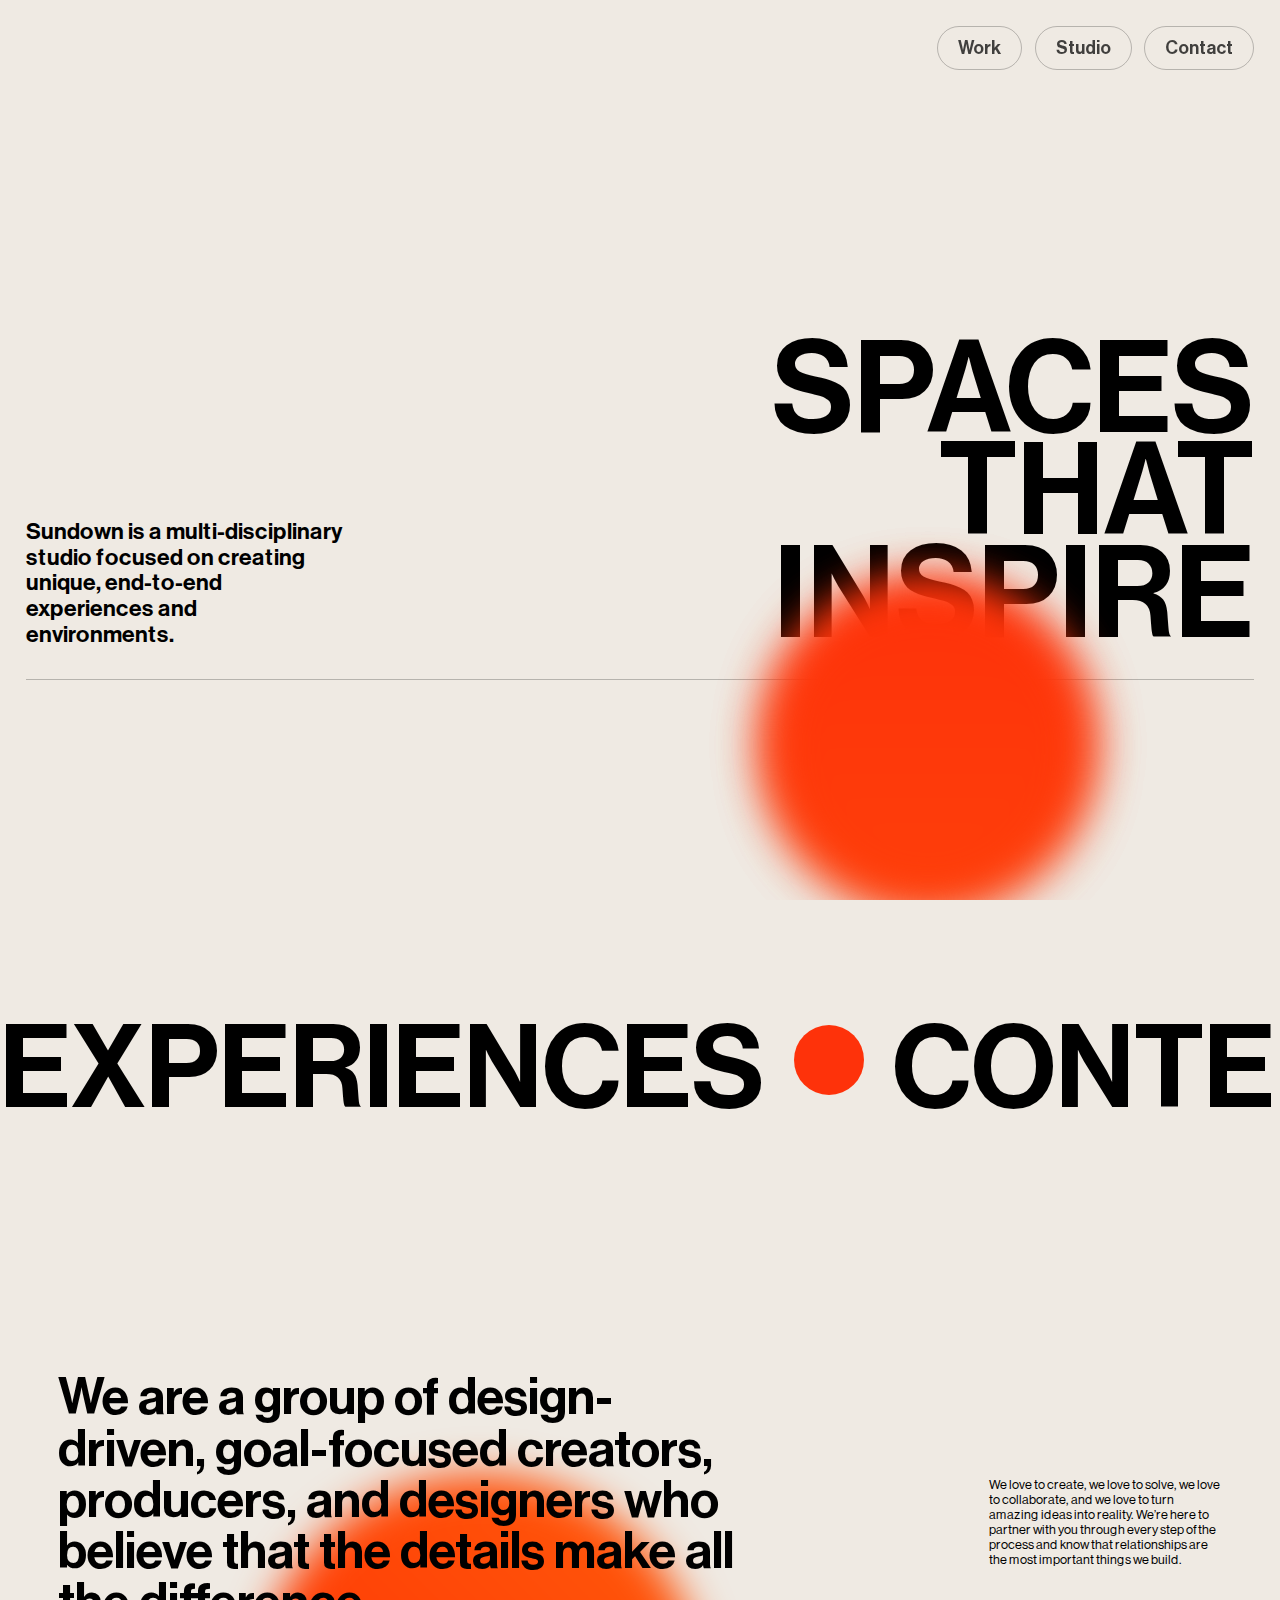
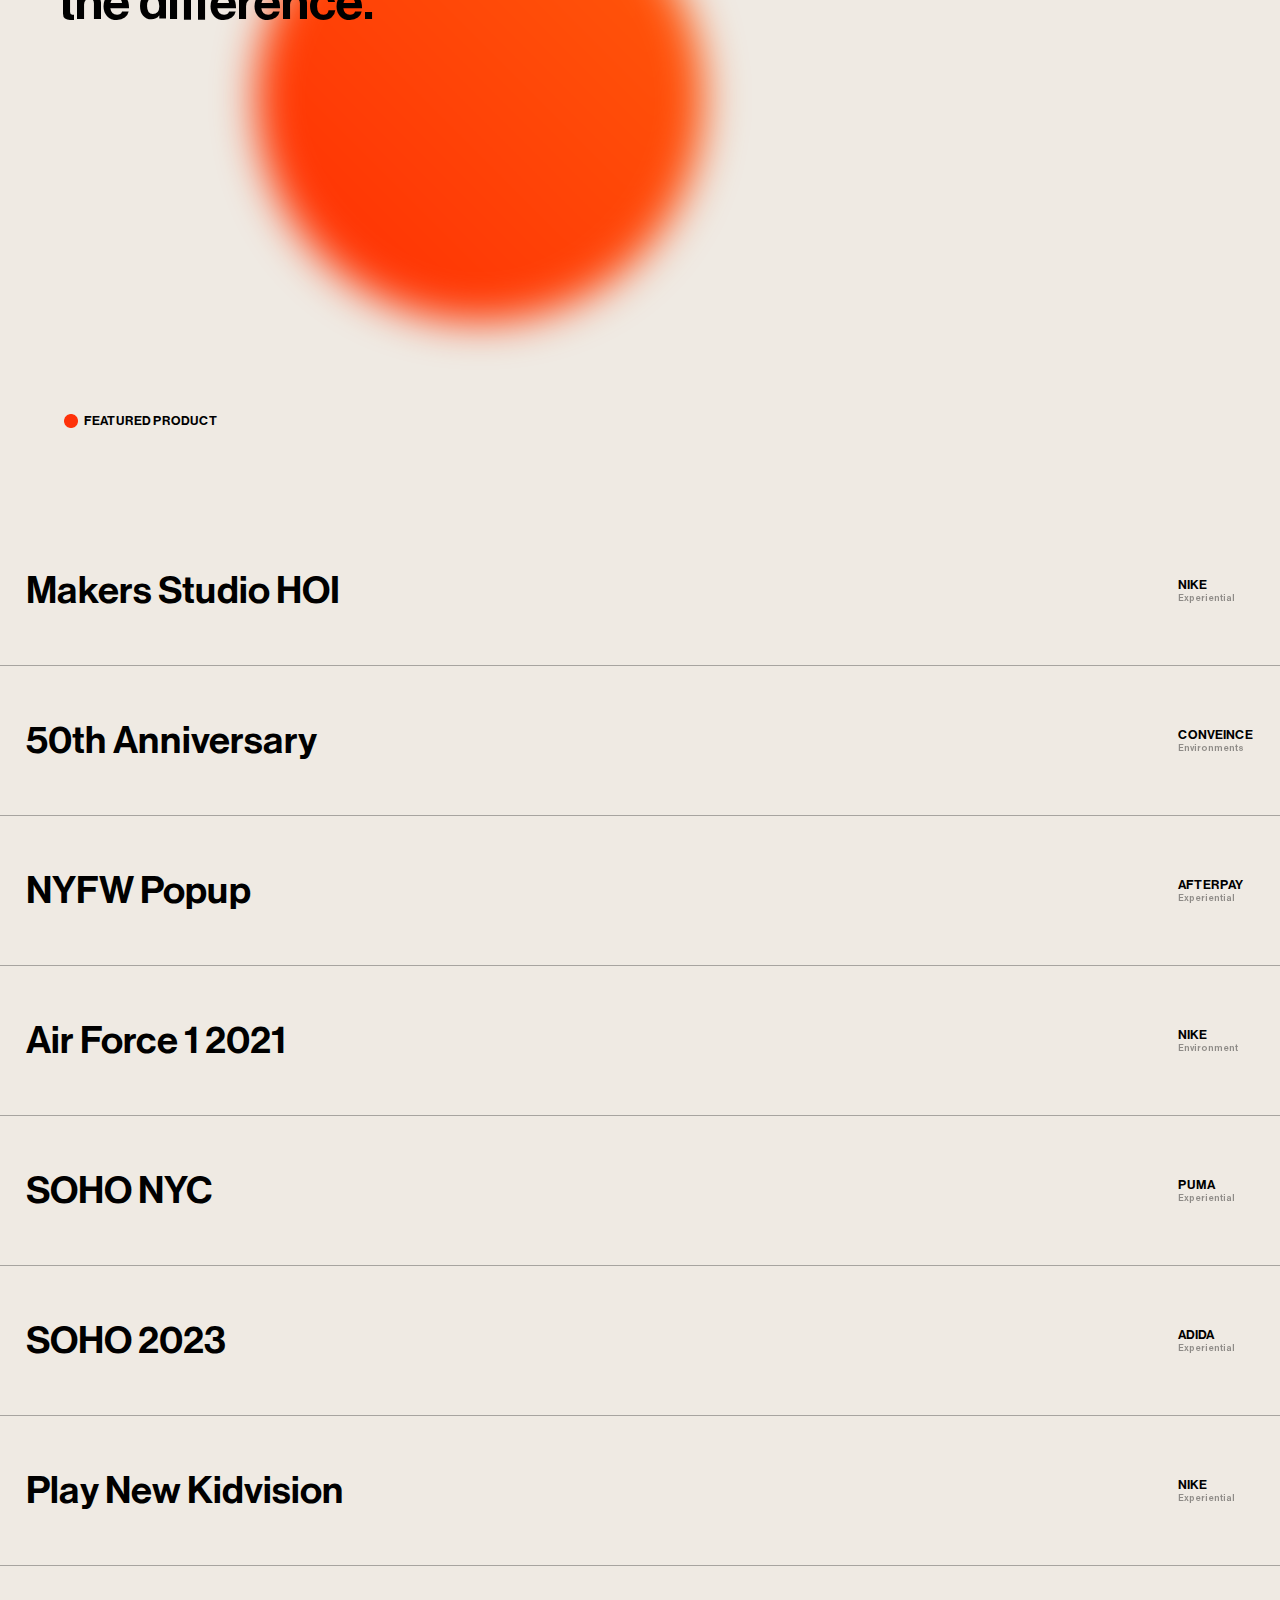
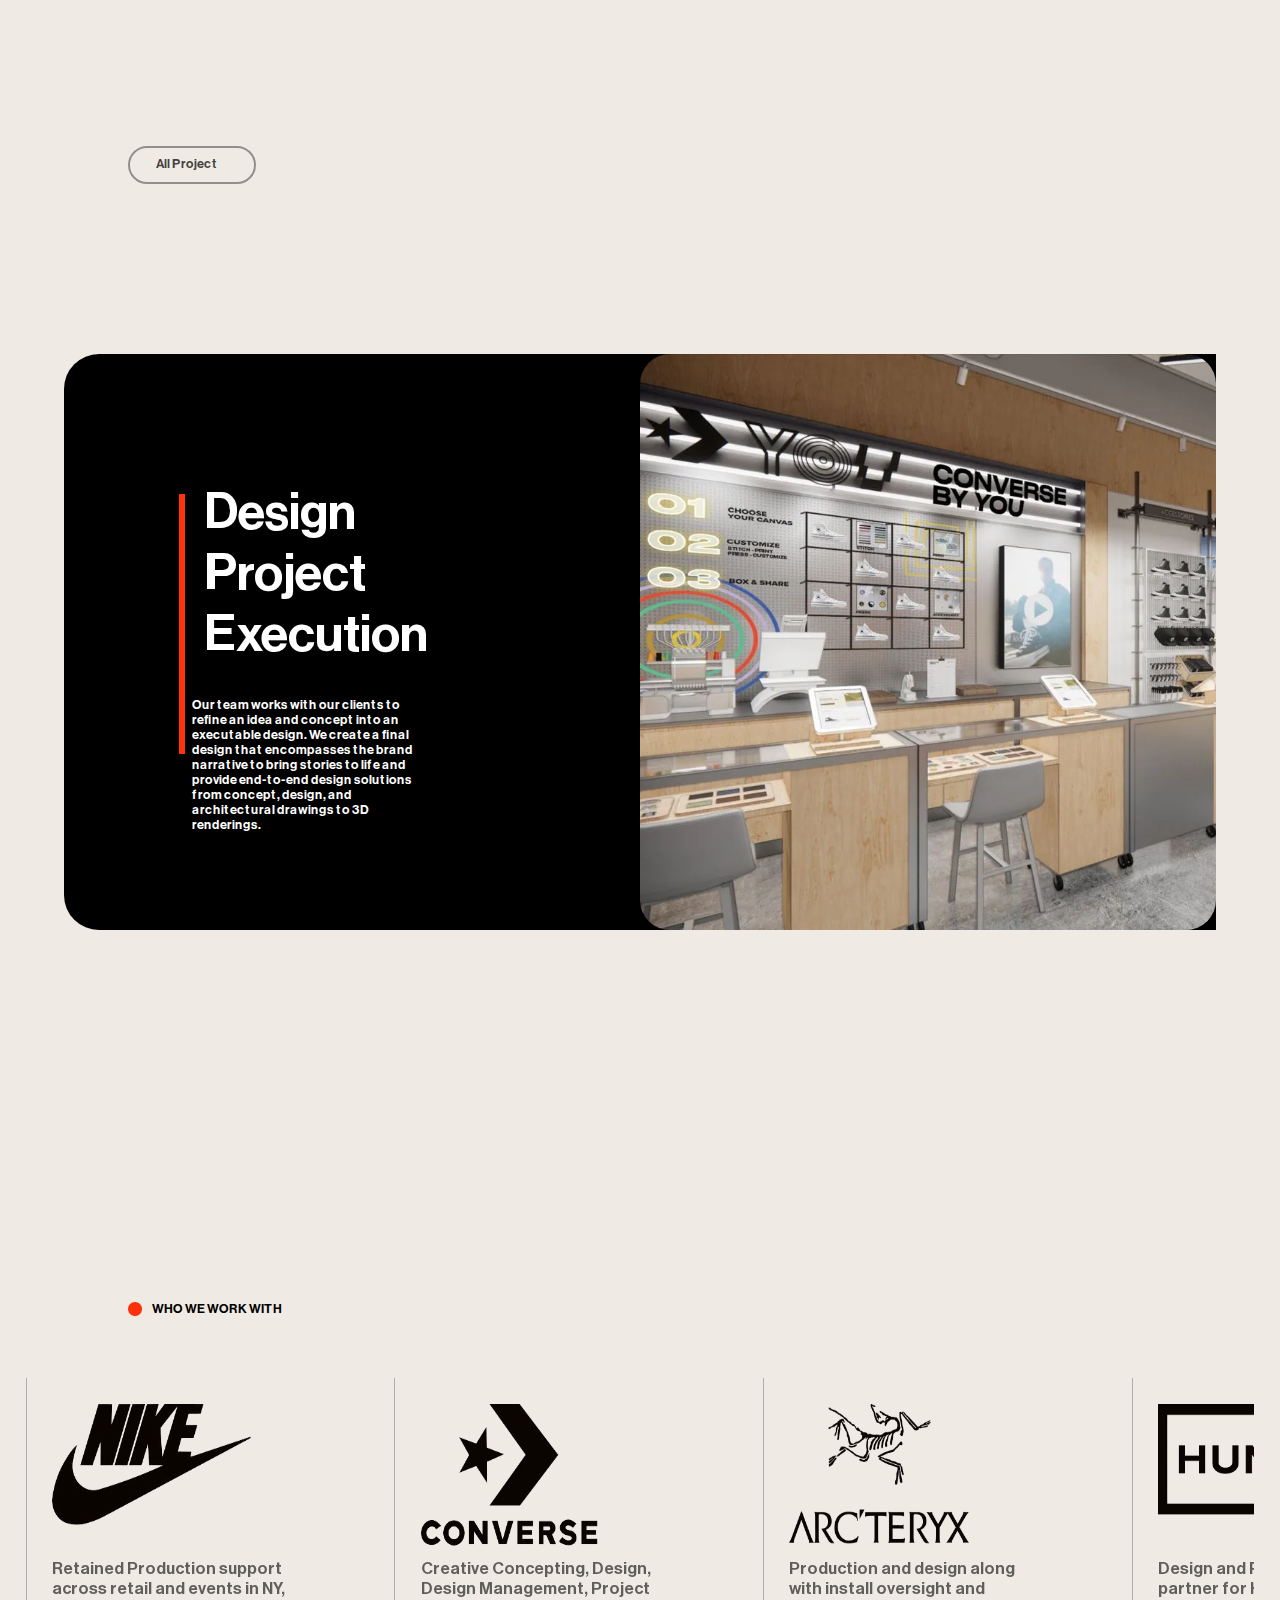
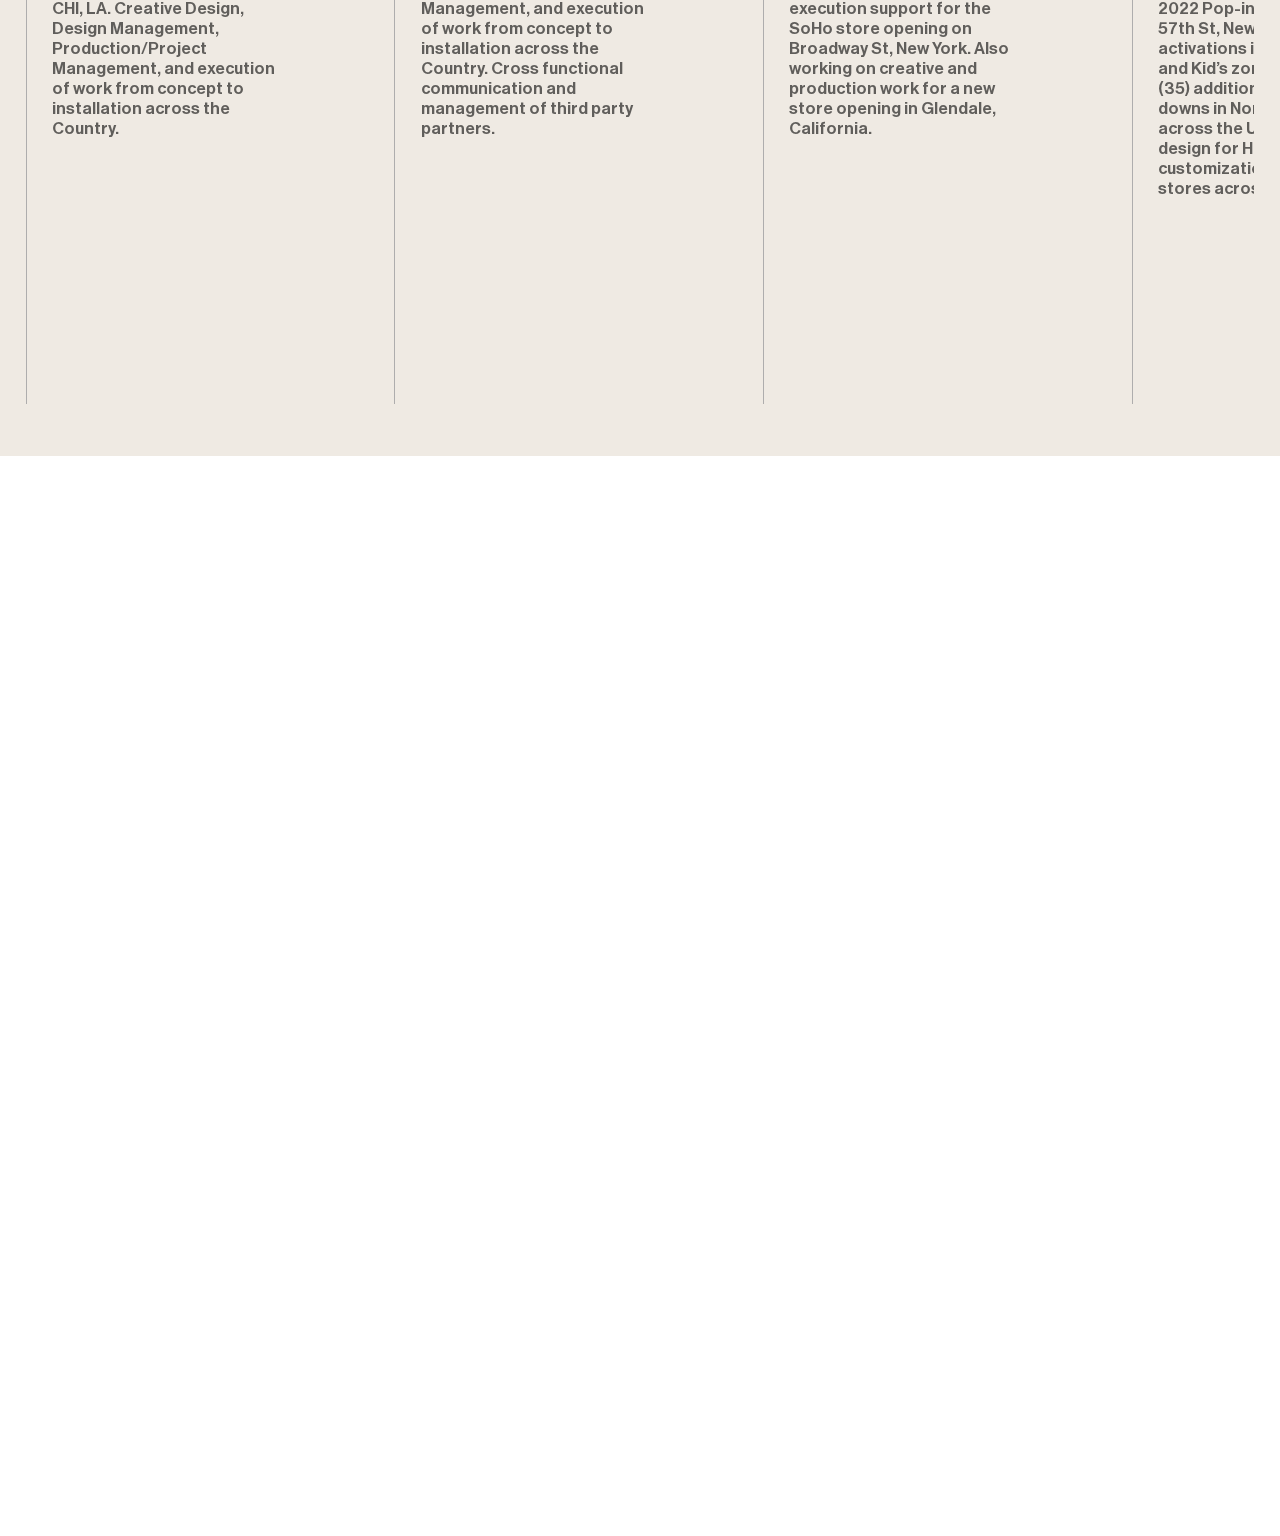
==== index.html @ 3bc82aa4 "fonts and images" ====
<!DOCTYPE html>
<html lang="en">

<head>
    <meta charset="UTF-8">
    <meta name="viewport" content="width=device-width, initial-scale=1.0">
    <title>Sundown Studio </title>
    <link rel="shortcut icon" href="./icon.png" type="image/x-icon">
    <link rel="stylesheet" href="https://cdn.jsdelivr.net/npm/locomotive-scroll@3.5.4/dist/locomotive-scroll.css">
    <link rel="stylesheet" href="https://cdn.jsdelivr.net/npm/swiper@11/swiper-bundle.min.css" />
    <link
    href="https://cdn.jsdelivr.net/npm/remixicon@4.1.0/fonts/remixicon.css"
    rel="stylesheet"/>
    <link rel="stylesheet" href="style.css">
</head>

<body>
     <!-- <div id="loader">
        <h1>ENVIRONMENTS</h1>
        <h1>EXPERIENCES</h1>
        <h1>CONTENT</h1>
    </div>  -->

    <div id="fixed-image">

    </div>
    <div id="main">

        <div id="page1">
            <nav>
                <img src="https://uploads-ssl.webflow.com/64d3dd9edfb41666c35b15b7/64d3dd9edfb41666c35b15c2_Sundown%20logo.svg"
                    alt="">
                <div id="nav-part2">
                    <h4><a href="#">Work</a></h4>
                    <h4><a href="#">Studio</a></h4>
                    <h4><a href="#">Contact</a></h4>
                </div>
                <h3>Menu</h3>
            </nav>
            <div id="center">
                <div id="left">
                    <h3>Sundown is a multi-disciplinary studio focused on creating unique, end-to-end experiences and
                        environments.</h3>
                </div>
                <div id="right">
                    <h1>SPACES <br>
                        THAT <br>
                        INSPIRE</h1>
                </div>

            </div>
            <div id="hero-shape">
                <div id="hero-1"></div>
                <div id="hero-2"></div>
                <div id="hero-3"></div>
            </div>
            <video autoplay loop muted src="./video.mp4"></video>
        </div>


        <div id="page2">
            <div id="moving-text">
                <div class="con">
                    <h1>EXPERIENCES</h1>
                    <div id="gola"></div>
                    <h1>CONTENT</h1>
                    <div id="gola"></div>
                    <h1>ENVIRONMENTS</h1>
                    <div id="gola"></div>
                </div>
                <div class="con">
                    <h1>EXPERIENCES</h1>
                    <div id="gola"></div>
                    <h1>CONTENT</h1>
                    <div id="gola"></div>
                    <h1>ENVIRONMENTS</h1>
                    <div id="gola"></div>
                </div>
                <div class="con">
                    <h1>EXPERIENCES</h1>
                    <div id="gola"></div>
                    <h1>CONTENT</h1>
                    <div id="gola"></div>
                    <h1>ENVIRONMENTS</h1>
                    <div id="gola"></div>
                </div>
            </div>
            <div id="page2-bottom">
                <h1>We are a group of design- driven, goal-focused creators,  producers, and designers who
                    believe that the details  make all the difference.</h1>
                <div id="bottom-part2">
                    <img src="https://uploads-ssl.webflow.com/64d3dd9edfb41666c35b15b7/64d3dd9edfb41666c35b15d1_Holding_thumb-p-500.jpg"
                        alt="">
                    <p>We love to create, we love to solve, we love to collaborate, and we love to turn amazing ideas
                        into reality. We’re here to partner with you through every step of the process and know that
                        relationships are the most important things we build.</p>
                </div>
            </div>
            <div id="gooey">

            </div>
        </div>
        

        <div class="featured-product">
            <img src="icon.png">
            <h3>FEATURED PRODUCT</h3>
        </div>

        <div class="delete-section">
        <div class="imgsection">

            <div class="image-area">
                <video autoplay loop muted src="video1.mp4"></video>
               
            </div>
            <div class="text-area">
                <h1>Play New Kidvision</h1>
                <h5 id="h5">NIKE</h5>
                <h5>Environment</h5>
            </div>
        
        </div>
        
        </div>

        <div class="delete-section">
            <div class="imgsection">
    
                <div class="image-area">
                    <video autoplay loop muted src="video.mp4"></video>
                </div>
                <div class="text-area">
                    <h1>SOHO 2023</h1>
                    <h5 id="h5">NIKE</h5>
                    <h5>Environment</h5>
                </div>
            
            </div>
            
            </div>

        <div class="delete-section">
                <div class="imgsection">
        
                    <div class="image-area">
                        <img src="img2.webp">
                    </div>
                    <div class="text-area">
                        <h1>Makers Studio HOI</h1>
                        <h5 id="h5">NIKE</h5>
                        <h5>Experiential</h5>
                    </div>
                
                </div>
                
            </div>   

            <div class="delete-section">
                <div class="imgsection">
        
                    <div class="image-area">
                        <img src="4.webp">
                    </div>
                    <div class="text-area">
                        <h1>50th Anniversary</h1>
                        <h5 id="h5">NIKE</h5>
                        <h5>Environment</h5>
                    </div>
                
                </div>
                
                </div> 

                <div class="delete-section">
                    <div class="imgsection">
            
                        <div class="image-area">
                            <img src="5.webp">
                        </div>
                        <div class="text-area">
                            <h1>Air Force 12021</h1>
                            <h5 id="h5">NIKE</h5>
                            <h5>Environment</h5>
                        </div>
                    
                    </div>
                    
                    </div>

                    <div class="delete-section">
                        <div class="imgsection">
                
                            <div class="image-area">
                                <img src="6.webp">
                            </div>
                            <div class="text-area">
                                <h1>SOHONYC</h1>
                                <h5 id="h5">ARC"TERYX</h5>
                                <h5>Environment</h5>
                            </div>
                        
                        </div>
                        
                        </div>
    
                  <div class="delete-section">
                    <div class="imgsection">
            
                        <div class="image-area">
                            <video autoplay loop muted src="./video2.mp4"></video>
                            <!-- <img src="img2.webp"> -->
                        </div>
                        <div class="text-area">
                            <h1>NYFW Popup</h1>
                            <h5 id="h5">AFTERPAY</h5>
                            <h5>Experiental</h5>
                        </div>
                    
                    </div>
                    
                    </div>


        <div id="page3">
            <div id="elem-container">
                <div id="elem1" class="elem"
                    data-image="i2.webp">
                    <div class="overlay"></div>
                    <h2>Makers Studio HOI</h2>
                    <div class="mini-text">
                       <h4>NIKE</h4> 
                       <h4 id="h4">Experiential</h4>
                    </div>
                </div>
                <div class="elem"
                    data-image="img2.webp">
                    <div class="overlay"></div>
                    <h2>50th Anniversary</h2>
                    <div class="mini-text">
                        <h4>CONVEINCE</h4> 
                        <h4 id="h4">Environments</h4>
                     </div>
                </div>
                <div class="elem"
                    data-image="img3.webp">
                    <div class="overlay"></div>
                    <h2>NYFW Popup</h2>
                    <div class="mini-text">
                        <h4>AFTERPAY</h4> 
                        <h4 id="h4">Experiential</h4>
                     </div>
                </div>
                <div class="elem"
                    data-image="img.webp">
                    <div class="overlay"></div>
                    <h2>Air Force 1 2021</h2>
                    <div class="mini-text">
                        <h4>NIKE</h4> 
                        <h4 id="h4">Environment</h4>
                     </div>
                </div>
                <div class="elem"
                    data-image="ii.webp">
                    <div class="overlay"></div>
                    <div class="mini-text">
                        <h4>PUMA</h4> 
                        <h4 id="h4">Experiential</h4>
                     </div>
                    <h2>SOHO NYC</h2>
                </div>
                <div class="elem"
                    data-image="bb.webp">
                    <div class="overlay"></div>
                    <h2>SOHO 2023</h2>
                    <div class="mini-text">
                        <h4>ADIDA</h4> 
                        <h4 id="h4">Experiential</h4>
                     </div>
                </div>
                <div class="elem"
                    data-image="img4.webp">
                    <div class="overlay"></div>
                    <h2>Play New Kidvision</h2>
                    <div class="mini-text">
                        <h4>NIKE</h4> 
                        <h4 id="h4">Experiential</h4>
                     </div>
                </div>
            </div>
        </div>


  <div class="all-project">
    <div class="child-project"><h3><a href="#" > All Project</a> </h3> <i id="ii" class="ri-arrow-right-line"></i></div>
   </div>


     <div class="page6">
 
<div class="delete-main">

    <div class="tex0-area">

        <div class="h1-area">
          
            <div class="v2">
               
            </div>
        
            <h1>Design</h1>
            <h1>Project</h1>
            <h1>Execution</h1>
        </div>

        <div class="para-area">
            <p>Once we have a design, our production team takes the lead in bringing it to life. We manage all stages of the project, from build specifications and technical drawings to site surveys, vendor management, and 2D & 3D production. We have an extensive network of partners to meet each unique design and project need.</p>
        </div>

        
    <div class="imago-area">
        <img src="img.webp">
    </div>
    </div>


</div>




   <div class="main-content">


    <div class="v1"></div>
    <div class="text-area">
      
        <h1 id="Design">Design</h1>
        <h1 id="project">Project</h1>
        <h1 id="Execution">Execution</h1>
        <p id="para">Our team works with our clients to refine an idea and concept into an executable design. We create a final design that encompasses the brand narrative to bring stories to life and provide end-to-end design solutions from concept, design, and architectural drawings to 3D renderings.</p>
     
    </div>
    <div class="image-area">
        <img id="img1" src="ii.webp">
        <img id="img2" src="i2.webp">
        <img id="img3" src="i3.webp">
    </div>
   </div>

     </div>



        <div id="page4">
            <div id="work-with">
                <div class="push">
                <img src="icon.png">
                <h3>WHO WE WORK WITH</h3>
                <div class="mouse">
                 
                </div>
           
              
               
                </div>
            </div>
           
            <div class="swiper mySwiper">
              
               
             
                <div class="swiper-wrapper">
              
                   
            
                    <div class="swiper-slide">
                        <img src="nikee.png">
                        <p>Retained Production support across retail and events in NY, CHI, LA. Creative Design, Design Management, Production/Project Management, and execution of work from concept to installation across the Country. </p></div>
                        
                    <div class="swiper-slide">
                        <img src="converse.png">
                        <p>Creative Concepting, Design, Design Management, Project Management, and execution of work from concept to installation across the Country. Cross functional communication and management of third party partners.</p>
                    </div>
                    <div class="swiper-slide">
                        <img src="arcte.png">
                        <p>Production and design along with install oversight and execution support for the SoHo store opening on Broadway St, New York. Also working on creative and production work for a new store opening in Glendale, California.</p>
                    </div>
                    <div class="swiper-slide">
                        <img src="hunter.png">
                        <p>Design and Production partner for Hunter Holiday 2022 Pop-in at Nordstrom 57th St, New York, including activations in Women’s, Men’s and Kid’s zones. Thirty-five (35) additional smaller take-downs in Nordstrom stores across the US. Concept design for Holiday boot customization events in stores across winter 2022.</p>
                    </div>
                    <div class="swiper-slide">
                        <img src="medialink.png">
                        <p>Creative, Design, and Production Partner for 2023 CES. Scope Included creation of Branding Identity, Assets, and Digital Content, Design, Production design, Production oversight and Installation of client activations for IBM, Delta, Instacart, and more.</p>
                    </div>
                    <div class="swiper-slide">
                        <img src="afterpay.png">
                        <p>Creative, Design, and Production Partner for 2022 NY Fashion Week Pop-Up space. In Partnership with B-Reel scope including creation of Final Design, Design Assets, 3D Renders, Production design, Production/Partner oversight and creation of a two (2) story pop-up for Afterpay’s clients such as Crocs, JD Sports, Container Store, & Revolve.</p>
                    </div>
                    </div>
                 
               

            </div>
        </div>





        
        
        <div id="page5">

        </div>


         <div id="full-scr">
            <div id="full-div1">
                <div class="text-area">
                <h3 id="work">Work</h3>
                <h3>Studio</h3>
                <h3>Contact</h3>
              
                </div>
                
            </div>
        </div>

    </div>
    <div id="footer">
    
        <div id="footer-div">
           
         
            <!-- <div class="box1"></div>
            <div class="box1"></div> -->


            <div class="f1">    
                <h3>Work</h3>
                <h3>Studio</h3>
                <h3>Contact</h3> 
            </div>
        
         
       
            <div class="f2">
            
                <h3>Get industry insights and creative<br> inspiration straight to your inbox.</h3>
                
            </div>
           
          
        

        </div>
   
      

      
        <h1>Sundown</h1>
      
     
        <div id="footer-bottom">
         
           

        </div>
      <div class="social-media">
        <h3>Copyright © Sundown Studio</h3>
        <h3>Brooklyn, NY</h3>
        <h3>Instagram</h3>
        <h3>Linkedin</h3>

      </div>
    </div>
    <script src="https://cdn.jsdelivr.net/npm/locomotive-scroll@3.5.4/dist/locomotive-scroll.js"></script>
    <script src="https://cdn.jsdelivr.net/npm/swiper@11/swiper-bundle.min.js"></script>
    <script src="https://cdnjs.cloudflare.com/ajax/libs/gsap/3.12.4/gsap.min.js" integrity="sha512-EZI2cBcGPnmR89wTgVnN3602Yyi7muWo8y1B3a8WmIv1J9tYG+udH4LvmYjLiGp37yHB7FfaPBo8ly178m9g4Q==" crossorigin="anonymous" referrerpolicy="no-referrer"></script>
    <script src="https://cdnjs.cloudflare.com/ajax/libs/gsap/3.12.4/ScrollTrigger.min.js" integrity="sha512-OzC82YiH3UmMMs6Ydd9f2i7mS+UFL5f977iIoJ6oy07AJT+ePds9QOEtqXztSH29Nzua59fYS36knmMcv79GOg==" crossorigin="anonymous" referrerpolicy="no-referrer"></script>
    <script src="script.js"></script>
</body>

</html>
---- style.css ----
@font-face {
    font-family: neu;
    src: url(./NeueHaasDisplayMediu.ttf);
}

@font-face {
    font-family: neu;
    font-weight: 100;
    src: url(./NeueHaasDisplayLight.ttf);
}

@font-face {
    font-family: neu;
    font-weight: 200;
    src: url(./NeueHaasDisplayRoman.ttf);
}

* {
    margin: 0;
    padding: 0;
    box-sizing: border-box;
    font-family: neu;
}

html, body {
    height: 100%;
    width: 100%;
}

#main {
    /* background-color: #000; */
    position: relative;
    z-index: 10;
}

#page1 {
    min-height: 100vh;
    width: 100%;
    background-color: #EFEAE3;
    position: relative;
    padding: 0 2vw;
}

nav {
    padding: 2vw 0vw;
    width: 100%;
    /* background-color: red; */
    display: flex;
    align-items: center;
    position: relative;
    z-index: 100;
    justify-content: space-between;
}

#nav-part2 {
    display: flex;
    align-items: center;
    gap: 1vw;
}

#nav-part2 h4 {
    padding: 10px 20px;
    border: 1px solid #0000003c;
    border-radius: 50px;
    font-weight: 500;
    color: #000000bb;
    transition: all ease 0.4s;
    position: relative;
    font-size: 18px;
    overflow: hidden;
}

#nav-part2 h4::after {
    content: "";
    position: absolute;
    height: 100%;
    width: 100%;
    background-color: black;
    left: 0;
    bottom: -100%;
    border-radius: 50%;
    transition: all ease 0.4s;
}

#nav-part2 h4:hover::after {
    bottom: 0;
    border-radius: 0;
}

#nav-part2 h4 a {
    color: #000000bb;
    text-decoration: none;
    position: relative;
    z-index: 9;
}

#nav-part2 h4:hover a {
    color: #fff;
}

nav h3 {
    display: none;
}

#center {
    height: 65vh;
    width: 100%;
    /* background-color: orange; */
    display: flex;
    align-items: flex-end;
    justify-content: space-between;
    border-bottom: 1px solid #0000003c;
    padding-bottom: 2.5vw;
}

#left h3 {
    width: 25vw;
    font-size: 1.8vw;
    line-height: 2vw;
}

#center h1 {
    font-size: 10vw;
    text-align: right;
    line-height: 8vw;
}

#page1 video {
    position: relative;
    border-radius: 30px;
    margin-top: 4vw;
    width: 100%;
}

#hero-shape {
    position: absolute;
    width: 40vw;
    height: 36vw;
    right: 0;
    top: 65vh;
}

#hero-1 {
    background-color: #FE320A;
    height: 70%;
    width: 70%;
    margin-top: 30vw;
    border-top-left-radius: 50%;
    border-bottom-left-radius: 50%;
    filter: blur(10px);
    position: absolute;
}

#hero-2 {
    background: linear-gradient(#FE320A, #fe3f0a);

    height: 25vw;
    width: 25vw;
    border-radius: 50%;
    position: absolute;
    animation-name: anime2;
    animation-duration: 5s;
    animation-timing-function: linear;
    animation-iteration-count: infinite;
    animation-direction: alternate;
    filter: blur(25px);
}

#hero-3 {
    background: linear-gradient(#FE320A, #fe3f0a);
    height: 25vw;
    position: absolute;
    width: 25vw;
    border-radius: 50%;
    filter: blur(25px);
    animation-name: anime1;
    animation-duration: 5s;
    animation-timing-function: linear;
    animation-iteration-count: infinite;
    animation-direction: alternate;
}

@keyframes anime1 {
    from {
        transform: translate(55%, -3%);
    }

    to {
        transform: translate(0%, 10%);
    }
}

@keyframes anime2 {
    from {
        transform: translate(5%, -5%);
    }

    to {
        transform: translate(-20%, 30%);
    }
}

#page2 {
    min-height: 100vh;
    width: 100%;
    background-color: #EFEAE3;
    padding: 8vw 0;
    position: relative;
}

#moving-text {
    overflow-x: auto;
    white-space: nowrap;
}

#moving-text::-webkit-scrollbar {
    display: none;
}

.con {
    white-space: nowrap;
    display: inline-block;
    animation-name: move;
    animation-duration: 10s;
    animation-timing-function: linear;
    animation-iteration-count: infinite;
}

#moving-text h1 {
    font-size: 9vw;
    /* background-color: lightblue; */
    display: inline-block;
}

#gola {
    height: 70px;
    width: 70px;
    border-radius: 50%;
    display: inline-block;
    background-color: #FE320A;
    margin: 1vw 2vw;
}

@keyframes move {
    from {
        transform: translateX(0);
    }

    to {
        transform: translateX(-100%);
    }
}

#page2-bottom {
    height: 80vh;
    width: 100%;
    /* background-color: aliceblue; */
    padding: 4.5vw;
    display: flex;
    align-items: center;
    justify-content: space-between;
    position: relative;
    z-index: 9;
}

#page2-bottom h1 {
    font-size: 4vw;
    width: 60%;
    line-height: 4vw;
}

#bottom-part2 {
    width: 20%;
    /* background-color: aqua; */
}

#bottom-part2 img {
    width: 100%;
    border-radius: 15px;
}

#bottom-part2 p {
    font-weight: 200;
    margin-top: 2vw;
    font-size: 1vw;
}   

#page2 #gooey {
    height: 35vw;
    width: 35vw;
    position: absolute;
    border-radius: 50%;
    background: linear-gradient(to top right, #ff2d03, #ff5c0b);
    /* background: linear-gradient(to top right,red,blue); */


    top: 54%;
    left: 20%;
    filter: blur(20px);
    animation-name: gooey;
    animation-duration: 6s;
    animation-iteration-count: infinite;
    animation-direction: alternate;
    animation-timing-function: ease-in-out;

}

@keyframes gooey {
    from {
        filter: blur(20px);
        transform: translate(10%, -10%) skew(0);
    }

    to {
        filter: blur(30px);
        transform: translate(-10%, 10%) skew(-12deg);
    }
}




#page3 {
    min-height: 100vh;
    width: 100%;
    background-color:#EFEAE3;
    padding: 4vw 0;
}

.elem {
    height: 150px;
    width: 100%;
    position: relative;
    border-bottom: 1px solid #38383864;
    overflow: hidden;
    display: flex;
    align-items: center;
    padding: 0 2vw;
}
.elem .mini-text{
    margin-left: 90vw;
    position: absolute;
}

.elem .mini-text h4{
   font-size: 1vw;
}
.elem .mini-text #h4{
    font-size:0.7vw;
  opacity: .4;
 }

.elem h2 {
    font-size: 3vw;
    position: relative;
    z-index: 9;
}

.elem .overlay {
    height: 100%;
    width: 100%;
    background-color: orange;
    position: absolute;
    left: 0;
    top: -100%;
    transition: all ease 0.25s;
}

.elem:hover .overlay {
    top: 0;
}



#fixed-image {
    height: 30vw;
    width: 24vw;
    /* background-color: red; */
    border-radius: 15px;
    position: fixed;
    z-index: 99;
    left: 50%;
    top: 25%;
    display: none;
    background-size: cover;
    background-position: center;
}
#fixed-image video{
    height: 100%;
    width: 100%;
    object-fit: cover;

}
.featured-product{
    height: 1vw;
    width: 100%;
    /* position: absolute; */
    background-color: #EFEAE3;
    border: none;
    display: flex;
    color: black;
    padding: 4vw 5vw;
    gap: 0.5vw;
}
.featured-product img{
    height: 14px;
    width: 14px;
}
.featured-product h3{
    font-size: 1vw;
    font-weight: 500;
}


.page6{
    height: 100vh;
    width: 100%;
    background-color: #EFEAE3;
    justify-content: center;
 
    display: flex;    
}

.all-project{
    height: 8vw;
    width: 100%;
    background-color: #EFEAE3;
    padding: 10vw ;
}
.child-project h3::after {
    content: "";
    position: absolute;
    height: 100%;
    width: 100%;
    background-color: black;
    left: 0;
    bottom: -100%;
    border-radius: 50%;
    transition: all ease 0.4s;
}

.child-project h3:hover::after {
    bottom: 0;
    border-radius: 0;
}

.child-project h3 a {
    color: #000000bb;
    text-decoration: none;
    position: relative;
    z-index: 9;
}

.child-project h3:hover a  {
    color: #fff;
}


/* .child-project #ii{
    color: rgb(203, 203, 203);
} */
/* .child-project:hover{
    background-color: black;
} */
.child-project{
    height: 3vw;
    width: 10vw;
   
    border: 2px solid rgba(0, 0, 0, 0.39);
    /* background-color: red; */
    justify-content: center;
    align-items: center;
    display: flex;
    position: relative;
    gap: 10px;
    overflow: hidden;
    transition: all ease 0.4s;
    border-radius: 50px;
}
.child-project h3{
    font-size: 1vw;
    font-weight: 500;  
}
.child-project i{
    font-size: 1.5vw;
   
}
.main-content{
    height: 45vw;
    width: 90vw;
    border-radius: 35px;
    background-color: rgb(0, 0, 0);
    display: flex;
    margin-top: 80px;
    position: relative;

}
.main-content .text-area{
    height: 40vw;
    width: 50%;
    /* background-color: rgb(187, 63, 63); */
    align-items: right;
   
}
.main-content .text-area {
    padding: 10vw ;
    color: white;
    
}
.main-content .text-area h1 {
  font-size: 4vw;
  margin-left: 12px;
}
.text-area p{
    font-size: 1vw;
    margin-top: 33px;
    width: 75%;
}
.v1{
    border-left: 6px solid #FE330A;
    height: 260px;
    position: absolute;
    margin-top: 11vw;
    margin-left: 9vw;
    
}
 

.main-content .image-area{
    height: 45vw;
    width: 50%;
    background-color: #000000;
    /* background-color: pink; */
  
    /* overflow: hidden; */
}
.main-content .image-area #img2{
    display: none;
}
.main-content .image-area #img3{
    display: none;
}

.main-content .image-area img{
    height: 100%;
    width: 100%;
    object-fit: cover;
    border-radius: 30px;
}
/* .main-content .image-area #img2:hover{
    display: none;
    transition: all ease-out 0.5s;
} */




#page4 {
    height: 98vh;
    width: 100%;
    background-color: #EFEAE3;
    padding: 10vw 2vw;
}
#work-with{
    height: 6vw;
    width: 100%;
    /* background-color: blue; */
    gap: 10px;
    display: flex;
}
#work-with img{
    height: 14px;
    width: 14px;
}

#work-with h3{
    font-size: 1vw;
    font-weight: 500;
}
#work-with  .push{
    margin-left: 8vw;
    display: flex;
    gap: 10px;
    height: 5vw;
    width: 16vw;
    position: relative;
    /* background-color: pink; */
}
.push .mouse{
    height: 150px;
    width: 150px;
    background-color:  #FE330A;
    position: absolute;
    border-radius: 50%;
    position: absolute;
  display: none;
    transition: all linear 0.25s;
 
}


.swiper {
    width: 100%;
    height: 100%;
    /* background-color: red; */
}

.swiper-slide {
    width: 30%;
    border-left: 1px solid #aeadad;
    padding:2vw 2vw;
   
}
.swiper-slide img{
    height: 150px;
    width: 300px;
}
.swiper-slide p{
    width: 75%;
    font-size: 1.3vw;
    opacity: .6;
}


#page5 {
    height: 120vh;
    width: 100%;
    /* background-color: #EFEAE3; */
}

#footer {
    position: fixed;
    height: 120vh;
    width: 100%;
    background-color: #000;
    color: #fff;
    z-index: 9;
    bottom: 0;
    display: flex;
    /* align-items: flex-end; */
    justify-content: flex-end;
    flex-direction: column;
    padding: 1vw 3vw;
   
}

#footer h1 {
    font-size: 21vw;
  /* color:  #ff7029; */
  color: #ffffff;
   
}

#footer-div {
    height: 45vh;
    width: 100%;
    /* background-color: red; */
    margin-top: 22px;
    display: flex;
    margin-top: 15vw;
    gap:62vw;
  
}

#footer-div  .f1{
    height: 19vh;
    width: 22vh;
    /* background-color: pink; */
    color: #ffffff;
    font-size: 2vw;
  
}

#footer-div  .f2{
    height: 19vh;
    width: 39vh;
    /* background-color: rgb(209, 6, 40); */
    color: rgb(255, 255, 255);
    font-size: 1vw;
    /* margin-left: 150vh; */
    align-items: center;
    justify-content: center;
    text-align: center;
    display: flex;
    font-weight: 800;
  
  
}



#footer-bottom {
    border-top: 1px solid #dadada;
    height: 10vh;
    width: 100%;
}
.social-media{
    height: 19vw;
    width: 100%;
    margin-top: 33px;
    /* background-color: salmon; */
   display: flex;
   gap: 21vw;
}

#full-scr {
    height: 100vh;
    width: 100%;
    background-color: #00000070;
    position: fixed;
    z-index: 99;
    top: -100%;
    transition: all ease 0.5s;
}

#full-div1 {
    height: 55%;
    width: 100%;
    background-color: #EFEAE3;
    display: flex;
    justify-content: center;
    align-items: center;
    border-bottom-left-radius: 20px;
    border-bottom-right-radius: 20px;
}
#full-div1 .text-area{
    display: none;
    margin-top: 10vw;
    /* background-color: red; */
   text-align: right;
    margin-left: 38vw;
}
#full-div1 .text-area #work{
    margin-top: 12vw;
}
#full-div1 .text-area h3{
    font-size: 16vw;
    line-height: 1
}

@media (max-width:600px) {

    #page1 {
        min-height: 100vh;
        width: 100vw;
        padding: 0 0vw;
    }

    nav {
        padding: 8vw 5vw;
        background-color: #EFEAE3;
        /* padding: 0 5vw; */
    }

    nav img {
        transition: all ease 0.2s;
        height: 9vh;
    }

    #nav-part2 {
        display: none;
    }

    nav h3 {
        display: block;
        padding: 3vw 5vw;
        border: 1px solid #ababab;
        border-radius: 50px;
        font-size: 4vw;
        font-weight: 200;
        padding-left: 10vw;
    }
  

    #center {
        height: 62vh;
        width: 100%;
        /* background-color: orange; */
        display: flex;
        align-items: flex-end;
        justify-content: space-between;
        border-bottom: 1px solid #0000003c;
        padding: 7vw 5vw;
        padding-bottom: 10vw;
        flex-direction: column-reverse;
        position: relative;
        z-index: 9;
    }

    #left h3 {
        width: 80%;
        font-size: 5.5vw;
        line-height: 6vw;
    }

    #center h1 {
        font-size: 17vw;
        text-align: right;
        line-height: 15vw;
    }

    #page1 video {
        position: relative;
        border-radius: 15px;
        margin-top: 4vw;
        height: 70vh;
        object-fit: cover;
        object-position: center;
        width: 92%;
        margin-left: 4%;
    }

    #page2 {
        min-height: 100vh;
        width: 100%;
        background-color: #EFEAE3;
        padding: 8vw 0;
        position: relative;
    }

    #moving-text {
        overflow-x: auto;
        white-space: nowrap;
    }

    #moving-text::-webkit-scrollbar {
        display: none;
    }

    .con {
        white-space: nowrap;
        display: inline-block;
        animation-name: move;
        animation-duration: 10s;
        animation-timing-function: linear;
        animation-iteration-count: infinite;
    }

    #moving-text h1 {
        font-size: 15vw;
        /* background-color: lightblue; */
        display: inline-block;
    }

    #gola {
        height: 25px;
        width: 25px;
        border-radius: 50%;
        display: inline-block;
        background-color: #FE320A;
        margin: 2vw 2vw;
    }

    #page2-bottom {
        height: 90vh;
        width: 100%;
        /* background-color: aliceblue; */
        padding: 10vw 4vw;
        display: flex;
        align-items: flex-start;
        justify-content: space-between;
        position: relative;
        flex-direction: column;
        z-index: 9;
    }

    #page2-bottom h1 {
        font-size: 8.2vw;
        width: 100%;
        line-height: 9vw;
    }

    #bottom-part2 {
        width: 70%;
        /* background-color: aqua; */
    }

    #bottom-part2 img {
        width: 100%;
        border-radius: 10px;
    }

    #bottom-part2 p {
        font-weight: 200;
        margin-top: 2vw;
        font-size: 3vw;
    }

    #page2 #gooey {
        height: 62vw;
        width: 62vw;
        position: absolute;
        border-radius: 50%;
        background: linear-gradient(to top right, #ff2d03, #ff5c0b);
        /* background: linear-gradient(to top right,red,blue); */


        top: 58%;
        left: 25%;
        filter: blur(20px);
        animation-name: gooey;
        animation-duration: 6s;
        animation-iteration-count: infinite;
        animation-direction: alternate;
        animation-timing-function: ease-in-out;

    }


}

/* #loader{
    height: 100%;
    width: 100%;
    background-color: #000;
    position: fixed;
    z-index: 999;
    top: 0;
    transition: all ease 0.7s;
    display: flex;
    align-items: center;
    justify-content: center;
}

#loader h1{
    font-size: 4vw;
    color: transparent;
    background: linear-gradient(to right,orange,orangered);
    -webkit-background-clip: text;
    position: absolute;
    opacity: 0;
    animation-name: load;
    animation-duration: 1s;
    animation-delay: 1s;
    animation-timing-function: linear;
}
#loader h1:nth-child(2){
    animation-delay: 2s;
}
#loader h1:nth-child(3){
    animation-delay: 3s;
} */

@keyframes load {
    0%{
        opacity: 0;
    }
    10%{
        opacity: 1;
    }
    90%{
        opacity: 1;
    }
    100%{
        opacity: 0;
    }
}

.delete-section{
    height: 100vh;
    width: 100%;
    background-color:#EFEAE3;
    padding: 5vw 5vw;
    display: none;

}
.imgsection{
    height: 40vw;
    width: 40vw;
    /* background-color: salmon; */
}
.imgsection .image-area{
    height: 34vw;
    width: 100%;
    /* background-color: red; */
    border-radius: 23px;
}
.image-area img{
    height: 100%;
    width: 100%;
    object-fit: cover;
    border-radius: 23px;
}
.imgsection .text-area{
    height: 6vw;
    width: 100%;
    padding: 1vw;
    
/* background-color: rgb(54, 144, 235); */
}

.imgsection .text-area h1{
    font-size: 2.4vw;
    font-weight: 600;
  
}
.imgsection .text-area h5{
    font-size: 0.7vw;
    opacity: 0.7;
    font-weight: 600;
    
}
.imgsection .text-area #h5{
    margin-top: 10px;
    
}

.delete-main{
    height: 140vh;
    width: 100%;
    background-color: black;
    padding: 14vw 14vw;
    color: white;
    display: none;
}

.tex0-area{
    height: 34vw;
    width: 34vw;
    /* background-color: rgb(228, 91, 75); */
}
.tex0-area .h1-area{
    height: 14vw;
    width: 100%;
    /* background-color: blue; */
    padding: 3vw 3vw;
    position: relative;
}

.tex0-area .h1-area h1{
   font-size: 2.9vw;
   margin-left: 1vw;
}
.imago-area{
    height: 30vw;
    width: 34vw;
    /* background-color: red; */
}
.imago-area img{
    height: 100%;
    width: 100%;
    object-fit: cover;
}
.h1-area .v2{
   border-left: 5px solid red;
   height: 7.7vw;
   margin-top: 1vw;
   position: absolute;
  
}
.para-area{
    height: 30vh;
    width: 100%;
    /* background-color: rgb(120, 0, 20); */
    padding: 2vw 2vw;
}
.para-area P{
    font-size: 1.2vw;
    font-weight: 700;
    width: 100%;

}

   




@media (max-width:600px) {
    #loader h1{
        font-size: 9vw;
      
    }
    #full-div1 .text-area{
        display: block;
        margin-top: 9vw;
        /* background-color: red; */
       text-align: right;
        margin-left: 38vw;
    }
    #full-div1 .text-area h3{
        font-size: 16vw;
        line-height: 1
    }

    #hero-shape {
        position: absolute;
        width: 40vw;
        height: 35vw;
      right: 16vh;
        top: 67vh;
    }
    
    #hero-1 {
        background-color: #FE320A;
        height: 70%;
        width: 70%;
        margin-top: 30vw;
        border-top-left-radius: 50%;
        border-bottom-left-radius: 50%;
        filter: blur(10px);
        position: absolute;
    }
    
    #hero-2 {
        background: linear-gradient(#FE320A, #fe3f0a);
    
        height: 49vw;
       
        width: 49vw;
        border-radius: 50%;
        position: absolute;
        animation-name: anime2;
        animation-duration: 5s;
        animation-timing-function: linear;
        animation-iteration-count: infinite;
        animation-direction: alternate;
        filter: blur(25px);
    }
    
    #hero-3 {
        background: linear-gradient(#FE320A, #fe3f0a);
        height: 49vw;
        position: absolute;
        width: 49vw;
        border-radius: 50%;
        filter: blur(25px);
        animation-name: anime1;
        animation-duration: 5s;
        animation-timing-function: linear;
        animation-iteration-count: infinite;
        animation-direction: alternate;
    }

    #page2 {
        min-height: 95vh;
        width: 100%;
        background-color: #EFEAE3;
        /* background-color: red; */
        padding: 8vw 0;
        position: relative;
    }
    
    #moving-text {
        overflow-x: auto;
        white-space: nowrap;
    }
    
    #moving-text::-webkit-scrollbar {
        display: none;
    }
    
    .con {
        white-space: nowrap;
        display: inline-block;
        animation-name: move;
        animation-duration: 10s;
        animation-timing-function: linear;
        animation-iteration-count: infinite;
    }
    
    #moving-text h1 {
        font-size: 9vw;
        /* background-color: lightblue; */
        display: inline-block;
    }
    
    #gola {
        height: 18px;
        width: 18px;
        border-radius: 50%;
        display: inline-block;
        background-color: #FE320A;
        margin: 1vw 2vw;
    }
    
    @keyframes move {
        from {
            transform: translateX(0);
        }
    
        to {
            transform: translateX(-100%);
        }
    }
    
    #page2-bottom {
        height: 60vh;
        width: 100%;
        /* background-color: aliceblue; */
        padding: 10.5vw;
        display: flex;
        align-items: center;
        justify-content: space-between;
        position: relative;
        z-index: 9;
    }
    
    #page2-bottom h1 {
        font-size: 8vw;
        width: 120%;
        line-height: 1;
       
    }
    
    #bottom-part2 {
        width: 100%;
        /* background-color: aqua; */
      margin-right: 14%;
      margin-top: 18%;
    }
    
    #bottom-part2 img {
        width: 100%;
        border-radius: 15px;
    }
    
    #bottom-part2 p {
        font-weight: 200;
        margin-top: 2vw;
        font-size: 4vw;
    }   
    
    #page2 #gooey {
        height: 65vw;
        width: 65vw;
        position: absolute;
        border-radius: 50%;
        background: linear-gradient(to top right, #ff2d03, #ff5c0b);
        /* background: linear-gradient(to top right,red,blue); */
    
    
        top: 27%;
        left: 25%;
        filter: blur(20px);
        animation-name: gooey;
        animation-duration: 6s;
        animation-iteration-count: infinite;
        animation-direction: alternate;
        animation-timing-function: ease-in-out;
    
    }
    @keyframes gooey {
        from {
            filter: blur(20px);
            transform: translate(10%, -10%) skew(0);
        }
    
        to {
            filter: blur(30px);
            transform: translate(-10%, 10%) skew(-12deg);
        }
    }
    
    
    .featured-product{
        height: 5vw;
        width: 100%;
        /* position: absolute; */
        /* background-color: #ff9500; */
        border: none;
        display: flex;
        color: black;
        padding: 4vw 4vw;
        gap: 2vw;
    }
    .featured-product img{
        height: 8px;
        width: 8px;
    }
    .featured-product h3{
        font-size: 2vw;
        font-weight: 500;
    }


    .elem {
        height: 150px;
        width: 100%;
        position: relative;
        border-bottom: 1px solid #38383864;
        overflow: hidden;
        display: flex;
        align-items: center;
        padding: 0 2vw;
        display: none;
    }
    .elem .mini-text{
        margin-left: 90vw;
        position: absolute;
    }
    
    .elem .mini-text h4{
       font-size: 1vw;
    }
    .elem .mini-text #h4{
        font-size:0.7vw;
      opacity: .4;
     }
    
    .elem h2 {
        font-size: 3vw;
        position: relative;
        z-index: 9;
    }
    
    .elem .overlay {
        height: 100%;
        width: 100%;
        background-color: orange;
        position: absolute;
        left: 0;
        top: -100%;
        transition: all ease 0.25s;
    }
    
    .elem:hover .overlay {
        top: 0;
    }
    
    
    
    #fixed-image {
        height: 30vw;
        width: 24vw;
        /* background-color: red; */
        border-radius: 15px;
        position: fixed;
        z-index: 99;
        left: 50%;
        top: 25%;
        display: none;
        background-size: cover;
        background-position: center;
        display: none;
    }
    #fixed-image video{
        height: 100%;
        width: 100%;
        object-fit: cover;
    
    }
   
    
    
   
   
    
    .delete-section{
        height: 60vh;
        width: 100%;
        /* background-color: rgb(177, 145, 251); */
        padding: 5vw 5vw;
        display: block;
    
    }
    .imgsection{
        height: 115vw;
        width:90vw;
        /* background-color: rgb(255, 25, 0); */
    }
    .imgsection .image-area{
        height: 100vw;
        width: 100%;
        /* background-color: red; */
        border-radius: 23px;
    }
    .image-area img{
        height: 100%;
        width: 100%;
        object-fit: cover;
        border-radius: 23px;
    }
    .imgsection .text-area{
        height: 19vw;
        width: 100%;
        padding: 1vw;
        
    /* background-color: rgb(54, 144, 235); */
    }
    
    .imgsection .text-area h1{
        font-size: 4.9vw;
        font-weight: 600;
      
    }
    .imgsection .text-area h5{
        font-size: 3vw;
        opacity: 0.7;
        font-weight: 600;
        
    }
    .imgsection .text-area #h5{
        margin-top: 10px;
        
    }
    .image-area video{
        height: 100%;
        width: 100%;
        object-fit: cover;
        border-radius: 23px;
    }
    #page3 {
        min-height: 10vh;
        width: 100%;
        background-color: #e39931;
        padding: 3vw 0;
        display: none;
    }
    
    .all-project{
        height: 1vw;
        width: 100%;
        /* background-color: #ff9d13; */
       
    }
    .child-project h3::after {
        content: "";
        position: absolute;
        height: 100%;
        width: 100%;
        background-color: black;
        left: 0;
        bottom: -100%;
        border-radius: 50%;
        transition: all ease 0.4s;
    }
    
    .child-project h3:hover::after {
        bottom: 0;
        border-radius: 0;
    }
    
    .child-project h3 a {
        color: #000000bb;
        text-decoration: none;
        position: relative;
        z-index: 9;
    }
    
    .child-project h3:hover a  {
        color: #fff;
    }

    .child-project h3:hover i  {
       color: #ffffff;
     
    }
    
    
    /* .child-project #ii{
        color: rgb(203, 203, 203);
    } */
    /* .child-project:hover{
        background-color: black;
    } */
    .child-project{
        height: 10vw;
        width: 34vw;
       
        border: 2px solid rgba(0, 0, 0, 0.39);
        /* background-color: red; */
        justify-content: center;
        align-items: center;
        display: flex;
        position: relative;
     
        overflow: hidden;
        transition: all ease 0.4s;
        border-radius: 50px;
      
    }
    .child-project h3{
        font-size: 3.5vw;
        font-weight: 500;  
    }
    .child-project i{
        font-size: 4.6vw;
       
    }
    

    .main-content{
        height: 45vw;
        width: 90vw;
        border-radius: 35px;
        background-color: rgb(0, 0, 0);
       display: none;
        margin-top: 80px;
        position: relative;
    
    }

    ❤
    
    
    .page6{
        height: 100vh;
        width: 100%;
        background-color: hsl(276, 100%, 50%);
        justify-content: center;   
        display: flex;    
    }
    .delete-main{
        height: 89vh;
        width: 100%;
        background-color: #EFEAE3;
        padding: 4vw 4vw;
        color: white;
        display: block;
    }
    
    .tex0-area{
        height: 85vh;
        width: 93vw;
        border-radius: 23px;
        background-color: rgb(0, 0, 0);
    }
    .tex0-area .h1-area{
        height: 38vw;
        width: 90%;
        /* background-color: rgb(142, 142, 244); */
        border-radius: 23px;
        padding: 9vw 9vw;
        position: relative;
    }
    
    .tex0-area .h1-area h1{
       font-size: 7.8vw;
       margin-left: 4.5vw;
    }
    .imago-area{
        height: 103vw;
        width: 93vw;
       
        /* background-color: rgb(37, 8, 165); */
        border-radius: 23px;
    }
    .imago-area img{
        height: 100%;
        width: 100%;
        object-fit: cover;
        border-radius: 23px;
    }
    .h1-area .v2{
       border-left: 2px solid #e73b19;
       height: 24vw;
       margin-top: 2vw;
       position: absolute;
      
    }
    .para-area{
        height: 20vh;
        width: 100%;
        /* background-color: rgb(120, 0, 20); */
        padding: 6vw 9vw;
    }
    .para-area P{
        font-size: 3.6vw;
        font-weight: 700;
        width: 100%;
    }
   

    
    #page4 {
        height: 76vh;
        width: 100%;
        background-color: #EFEAE3;
        padding: 0vw 0vw;
    }
    #work-with{
        height: 22vw;
        width: 100%;
        /* background-color: blue; */
        gap: 10px;
        display: flex;
    }
    #work-with img{
        height: 15px;
        width: 15px;
    }
    
    #work-with h3{
        font-size: 3.3vw;
        font-weight: 500;
    }
    #work-with  .push{
        margin-left: 8vw;
        display: flex;
        gap: 10px;
        height: 5vw;
        width: 43vw;
        position: relative;
        /* background-color: pink; */
    }
    .push .mouse{
        height: 170px;
        width: 170px;
     
        background-color:  #FE330A;
        position: absolute;
        border-radius: 50%;
        position: absolute;
      display: none;
        transition: all linear 0.25s;
     
    }
    
    
    .swiper {
        width: 100%;
        height: 30%;
        background-color: #EFEAE3
        margin-top: 4vw;
    }
    
    .swiper-slide {
        width: 30%;
        border-left: 1px solid #aeadad;
        padding:2vw 5vw;
       
    }
    .swiper-slide img{
        height: 50px;
        width: 100px;
    }
    .swiper-slide p{
        width: 200%;
        font-size: 2.5vw;
        opacity: .6;
    }




}
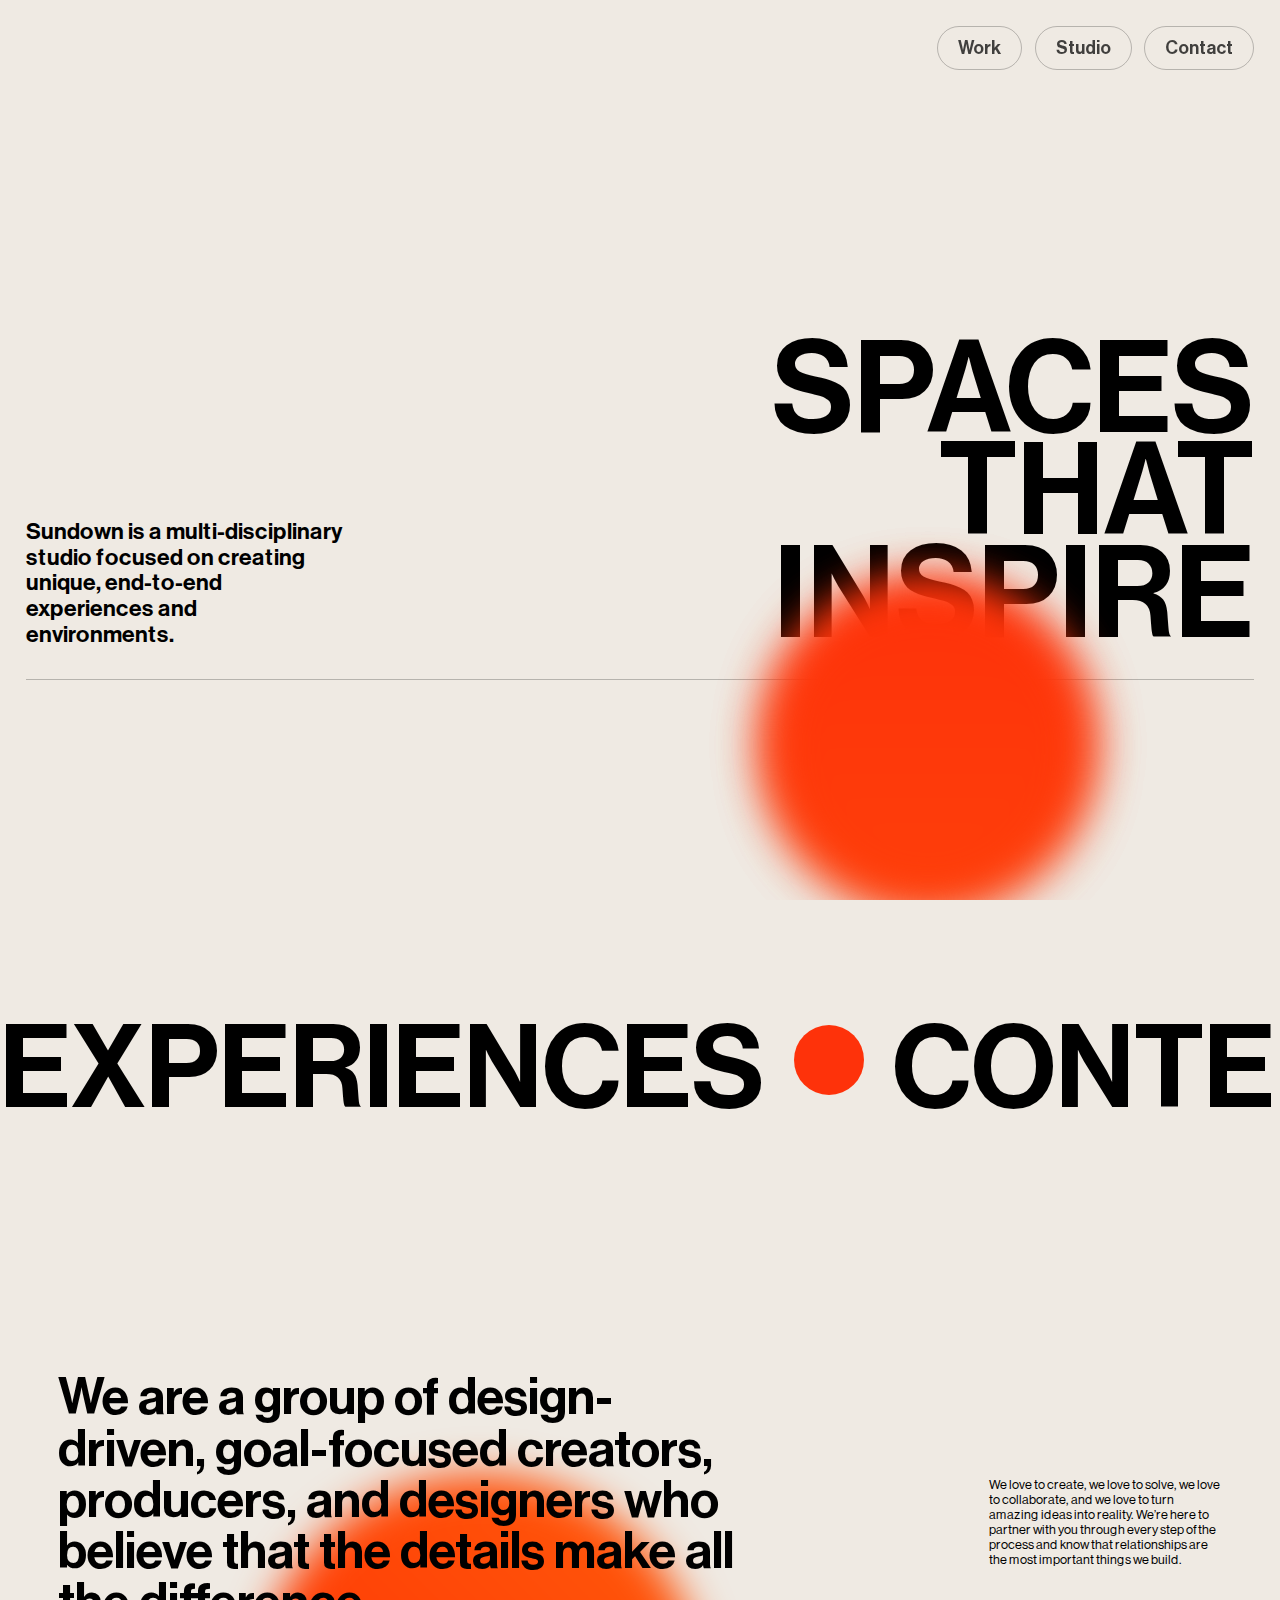
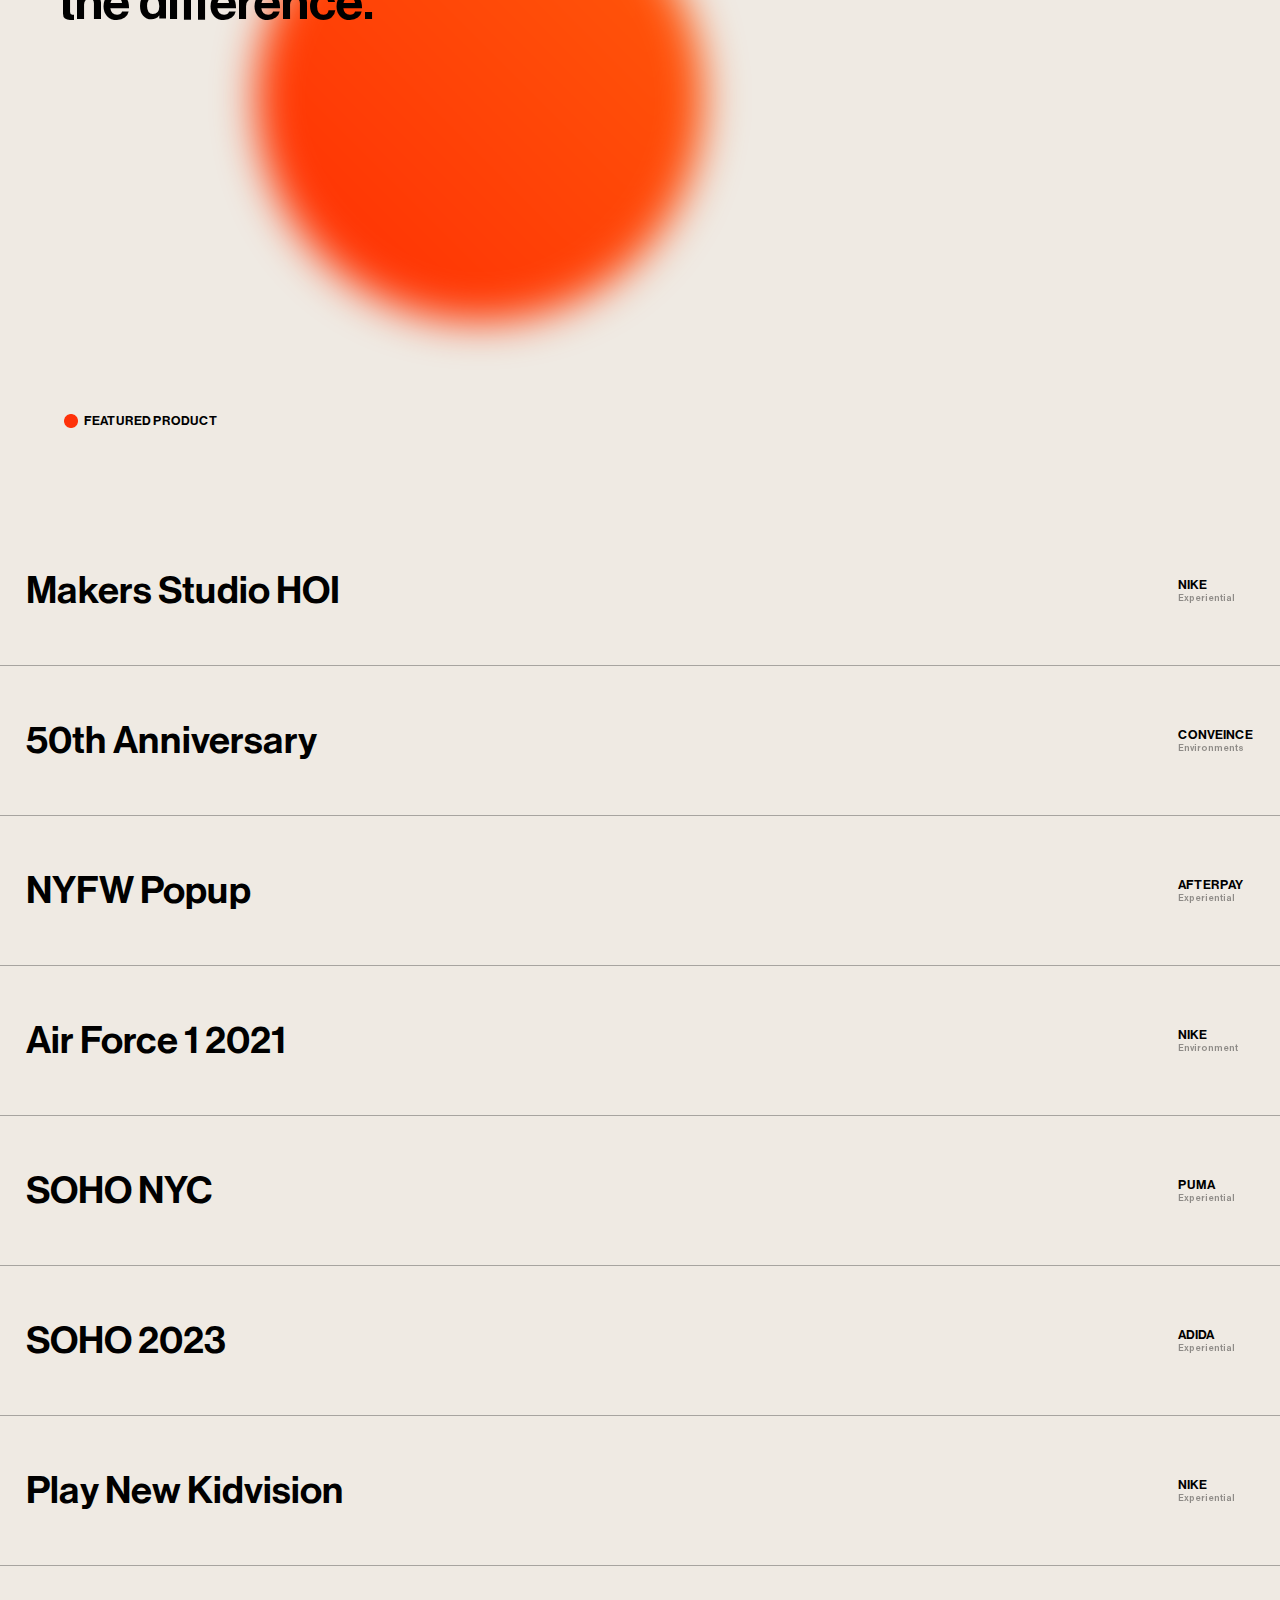
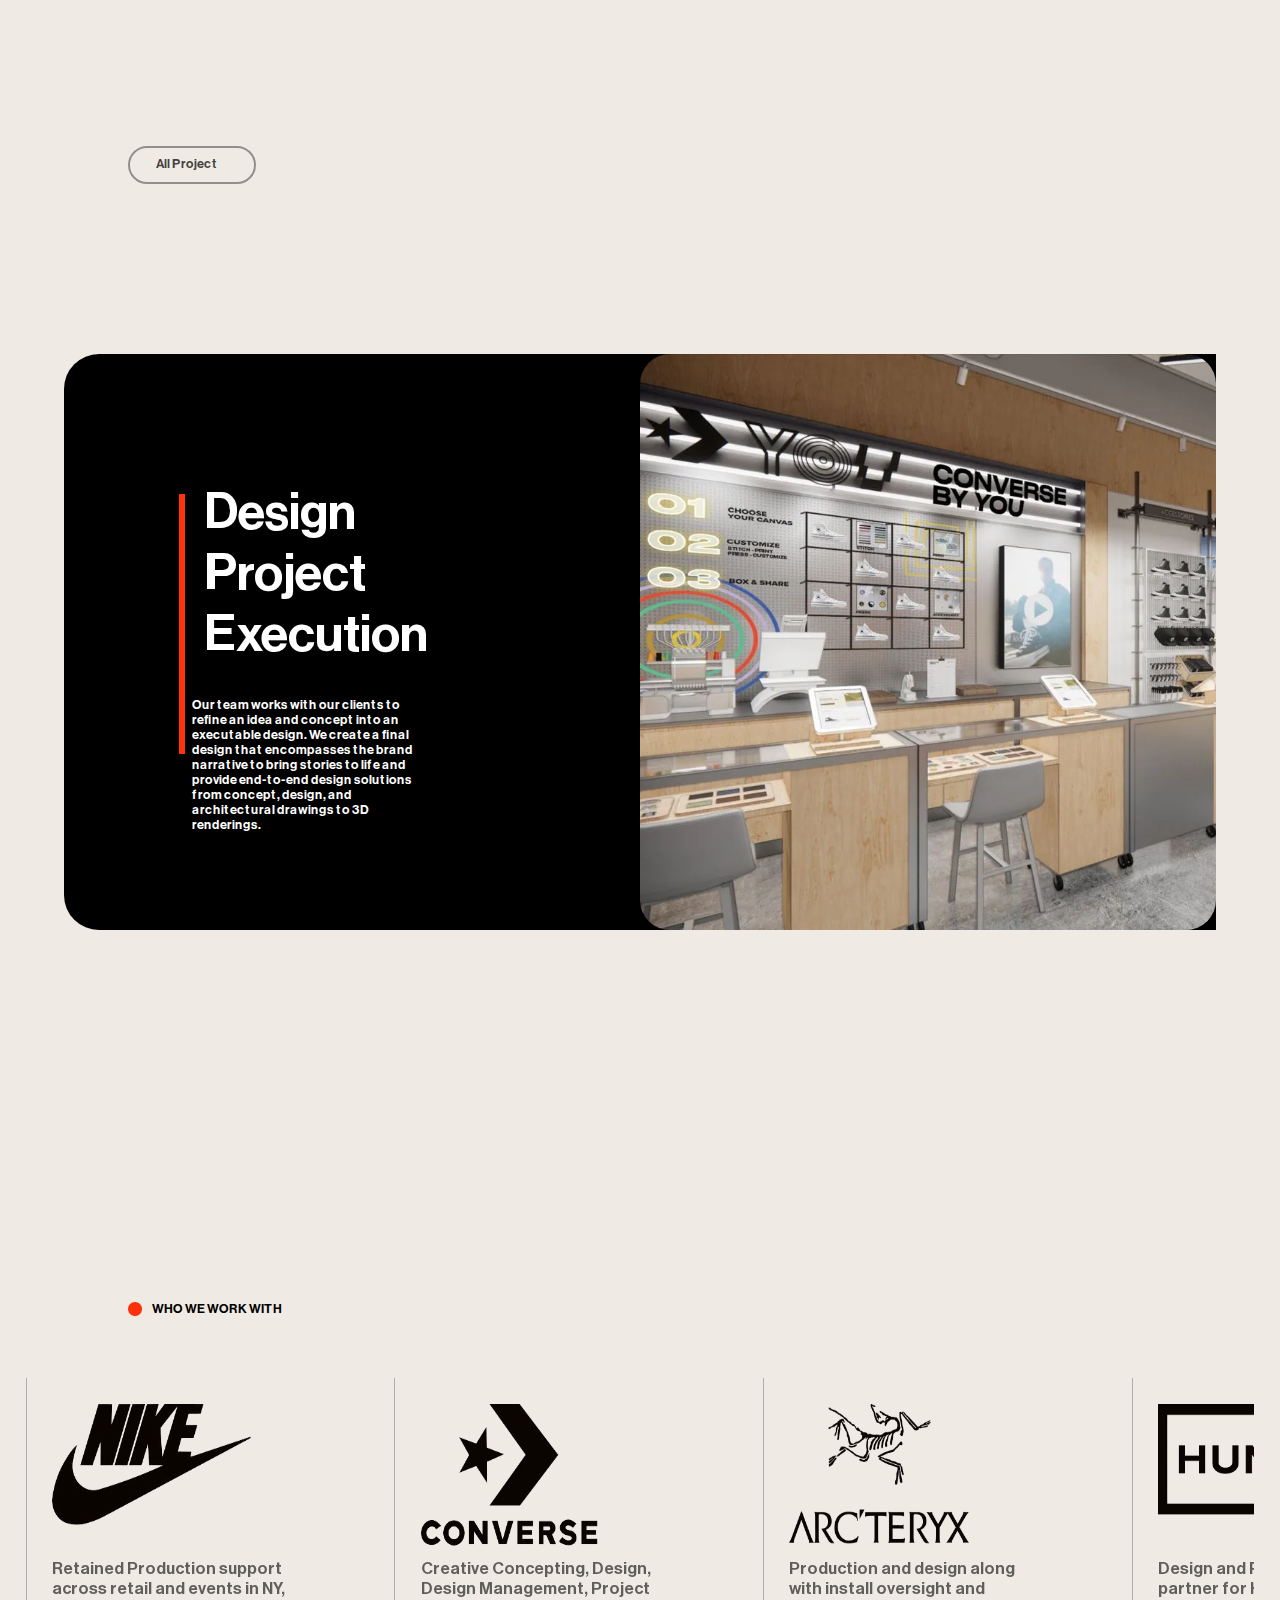
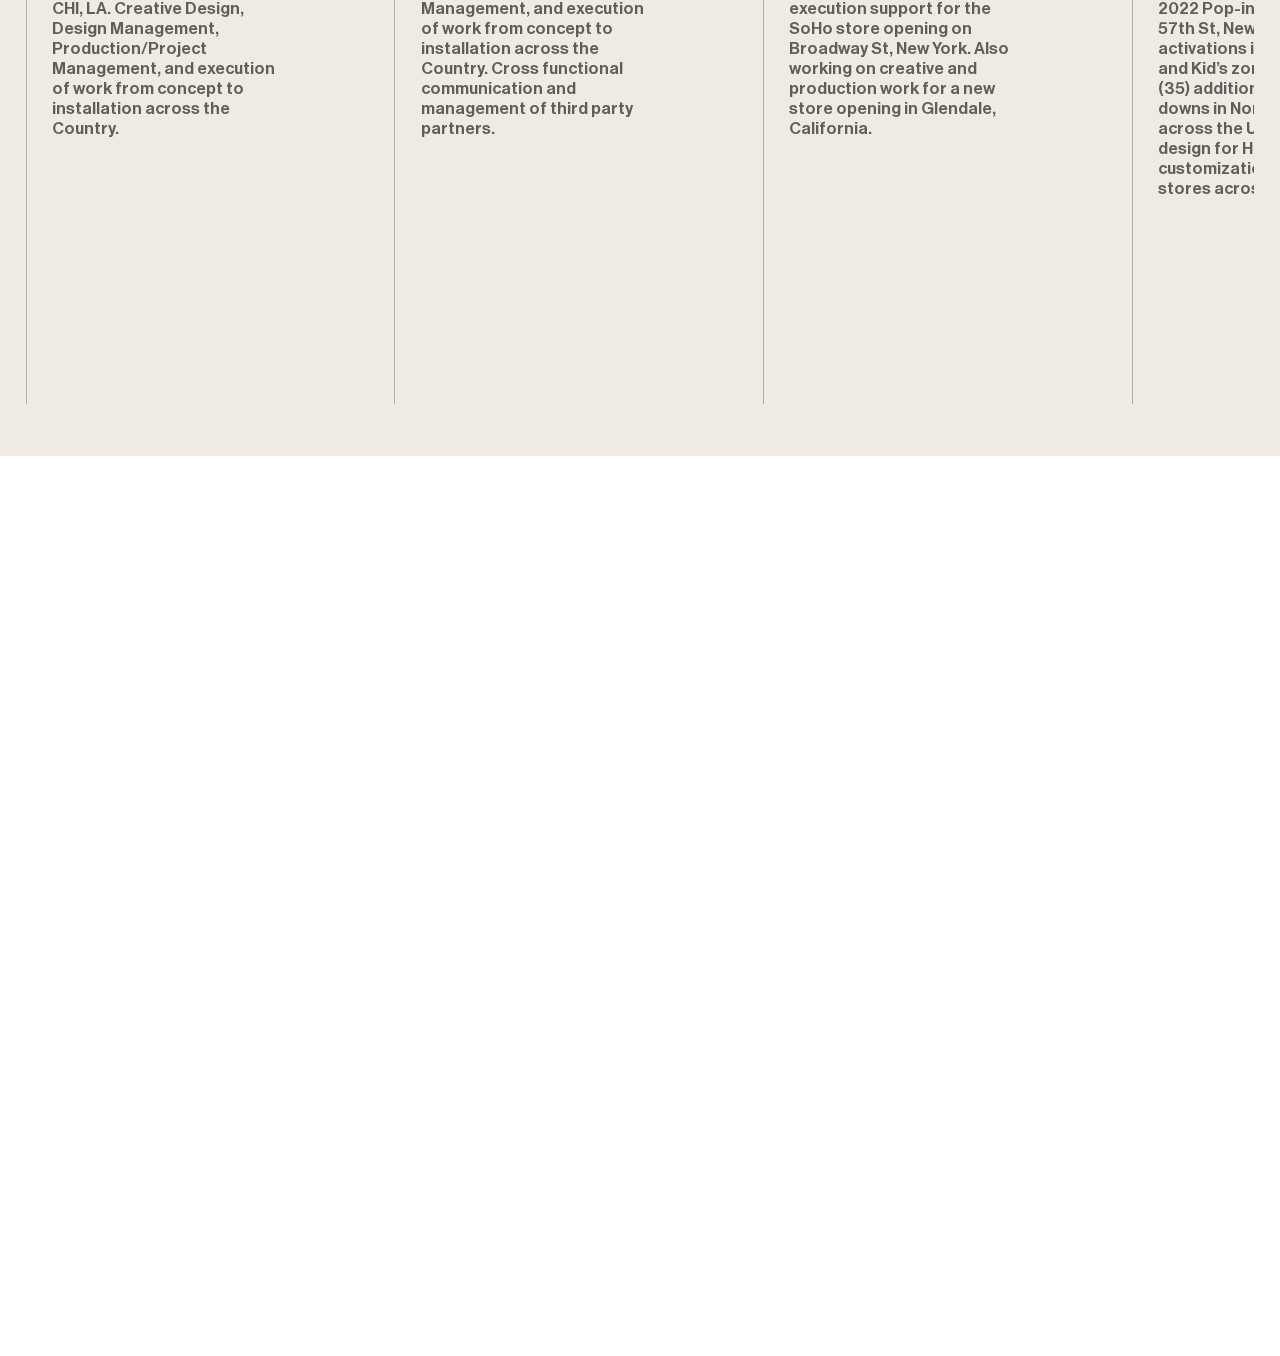
==== commit 773701f4: "fonts and images" ====
--- a/index.html
+++ b/index.html
@@ -365,6 +365,7 @@
                
                 </div>
             </div>
+
            
             <div class="swiper mySwiper">
               
@@ -406,33 +407,29 @@
         </div>
 
 
-
-
-
-        
+     
+
+
+
         
         <div id="page5">
 
-        </div>
-
-
-         <div id="full-scr">
-            <div id="full-div1">
-                <div class="text-area">
-                <h3 id="work">Work</h3>
-                <h3>Studio</h3>
-                <h3>Contact</h3>
-              
-                </div>
-                
-            </div>
-        </div>
-
-    </div>
+        
+        </div>
+
+
+
+    </div>
+
+  
+    
+   
     <div id="footer">
-    
+        
         <div id="footer-div">
-           
+            <div class="circles-area"></div>
+            
+          
          
             <!-- <div class="box1"></div>
             <div class="box1"></div> -->
@@ -447,9 +444,10 @@
          
        
             <div class="f2">
-            
                 <h3>Get industry insights and creative<br> inspiration straight to your inbox.</h3>
-                
+            </div>
+            <div class="email-section">
+                <input type="email" id="myEmail" placeholder="Email address">
             </div>
            
           
@@ -472,10 +470,12 @@
         <h3>Copyright © Sundown Studio</h3>
         <h3>Brooklyn, NY</h3>
         <h3>Instagram</h3>
-        <h3>Linkedin</h3>
+        <!-- <h3>Linkedin</h3> -->
 
       </div>
     </div>
+
+
     <script src="https://cdn.jsdelivr.net/npm/locomotive-scroll@3.5.4/dist/locomotive-scroll.js"></script>
     <script src="https://cdn.jsdelivr.net/npm/swiper@11/swiper-bundle.min.js"></script>
     <script src="https://cdnjs.cloudflare.com/ajax/libs/gsap/3.12.4/gsap.min.js" integrity="sha512-EZI2cBcGPnmR89wTgVnN3602Yyi7muWo8y1B3a8WmIv1J9tYG+udH4LvmYjLiGp37yHB7FfaPBo8ly178m9g4Q==" crossorigin="anonymous" referrerpolicy="no-referrer"></script>
--- a/style.css
+++ b/style.css
@@ -623,9 +623,9 @@
 
 
 #page5 {
-    height: 120vh;
-    width: 100%;
-    /* background-color: #EFEAE3; */
+    height: 100vh;
+    width: 100%;
+    /* background-color: #f89f23; */
 }
 
 #footer {
@@ -650,6 +650,7 @@
   color: #ffffff;
    
 }
+ 
 
 #footer-div {
     height: 45vh;
@@ -738,6 +739,15 @@
     line-height: 1
 }
 
+.circles-area{
+    height: 50vw;
+    width: 50vw;
+    border-radius: 50px;
+    background-color: orange;
+    display: none;
+}
+
+
 @media (max-width:600px) {
 
     #page1 {
@@ -1058,8 +1068,12 @@
     font-size: 1.2vw;
     font-weight: 700;
     width: 100%;
-
-}
+}
+.email-section{
+    display: none;
+}
+
+
 
    
 
@@ -1532,6 +1546,7 @@
     .imago-area{
         height: 103vw;
         width: 93vw;
+        margin-top: 1vw;
        
         /* background-color: rgb(37, 8, 165); */
         border-radius: 23px;
@@ -1564,13 +1579,13 @@
 
     
     #page4 {
-        height: 76vh;
+        height: 60vh;
         width: 100%;
         background-color: #EFEAE3;
         padding: 0vw 0vw;
     }
     #work-with{
-        height: 22vw;
+        height: 9vw;
         width: 100%;
         /* background-color: blue; */
         gap: 10px;
@@ -1602,7 +1617,7 @@
         position: absolute;
         border-radius: 50%;
         position: absolute;
-      display: none;
+        display: none;
         transition: all linear 0.25s;
      
     }
@@ -1610,8 +1625,8 @@
     
     .swiper {
         width: 100%;
-        height: 30%;
-        background-color: #EFEAE3
+        height: 60%;
+        background-color: #EFEAE3;
         margin-top: 4vw;
     }
     
@@ -1622,16 +1637,174 @@
        
     }
     .swiper-slide img{
-        height: 50px;
-        width: 100px;
+        height: 80px;
+        width: 150px;
     }
     .swiper-slide p{
-        width: 200%;
-        font-size: 2.5vw;
+        width: 300%;
+        font-size: 3.8vw;
         opacity: .6;
     }
 
-
-
+    .circles-area{
+        height: 30vw;
+        width: 30vw;
+        border-radius: 50%;
+        background-color: orange;
+        display: block;
+        position: absolute;
+    }
+    #footer {
+        position: fixed;
+        height: 120vh;
+        width: 100%;
+        background-color: #000;
+        color: #fff;
+        z-index: 9;
+        bottom: 0;
+        display: flex;
+        /* align-items: flex-end; */
+        justify-content: flex-end;
+        flex-direction: column;
+        padding: 1vw 3vw;
+       
+    }
+    
+    #footer h1 {
+        font-size: 22vw;
+      /* color:  #ff7029; */
+      color: #ffffff;
+    
+       
+    }
+     
+    
+    #footer-div {
+        height: 31vh;
+        width: 100%;
+        /* background-color: red; */
+        display: flex;
+        position: relative;
+        gap:62vw;
+    }
+    
+    #footer-div  .f1{
+        height: 13vh;
+        width: 15vh;
+        /* background-color: pink; */
+        position: absolute;
+        padding: 2vw 2vw;
+       
+        
+    }
+    #footer-div .f1 h3{
+        font-size: 8vw;
+      
+    }
+    
+    #footer-div  .f2{
+        height: 6vh;
+        width: 29vh;
+        /* background-color: rgb(209, 6, 40); */
+        color: rgb(255, 255, 255);
+        font-weight: 800;
+        position: absolute;
+        margin-top: 36vw;
+    }
+    #footer-div .f2 h3{
+        font-size: 4vw;
+        width: 100%;
+
+    }
+    
+    
+    
+    #footer-bottom {
+        border-top: 1px solid #dadada;
+        height: 5vh;
+        width: 100%;
+    }
+    .social-media{
+        height: 19vw;
+        width: 101%;
+        /* margin-top: 28px; */
+        /* background-color: rgb(221, 55, 37); */
+       display: flex;
+       justify-content: space-around;
+       gap: 21vw;
+    }
+    .social-media{
+        font-size: 3vw;
+    }
+    
+    #full-scr {
+        height: 100vh;
+        width: 100%;
+        background-color: #00000070;
+        position: fixed;
+        z-index: 99;
+        top: -100%;
+        transition: all ease 0.5s;
+    }
+    
+    #full-div1 {
+        height: 55%;
+        width: 100%;
+        background-color: #EFEAE3;
+        display: flex;
+        justify-content: center;
+        align-items: center;
+        border-bottom-left-radius: 20px;
+        border-bottom-right-radius: 20px;
+    }
+    #full-div1 .text-area{
+        display: none;
+        margin-top: 10vw;
+        /* background-color: red; */
+       text-align: right;
+        margin-left: 38vw;
+    }
+    #full-div1 .text-area #work{
+        margin-top: 12vw;
+    }
+    #full-div1 .text-area h3{
+        font-size: 16vw;
+        line-height: 1
+    }
+    #page5 {
+        height: 80vh;
+        width: 100%;
+        /* background-color: #f89f23; */
+    }
+    #page4 {
+        height: 68vh;
+        width: 100%;
+        background-color: #EFEAE3;
+        padding: 10vw 2vw;
+    }
+
+    .email-section{
+        display: block;
+        margin-top: 50vw;
+        width: 92vw;
+        background: transparent;
+        border: none;
+        /* background-color: #e39931; */
+        padding: 3vw 3vw;
+      
+    }
+    #myEmail{
+        border: none;
+        width: 90vw;
+        background:transparent;
+        border-bottom: 1px solid rgb(109, 109, 109);
+       
+       
+      }
+
+    
+
+  
+    
 
 }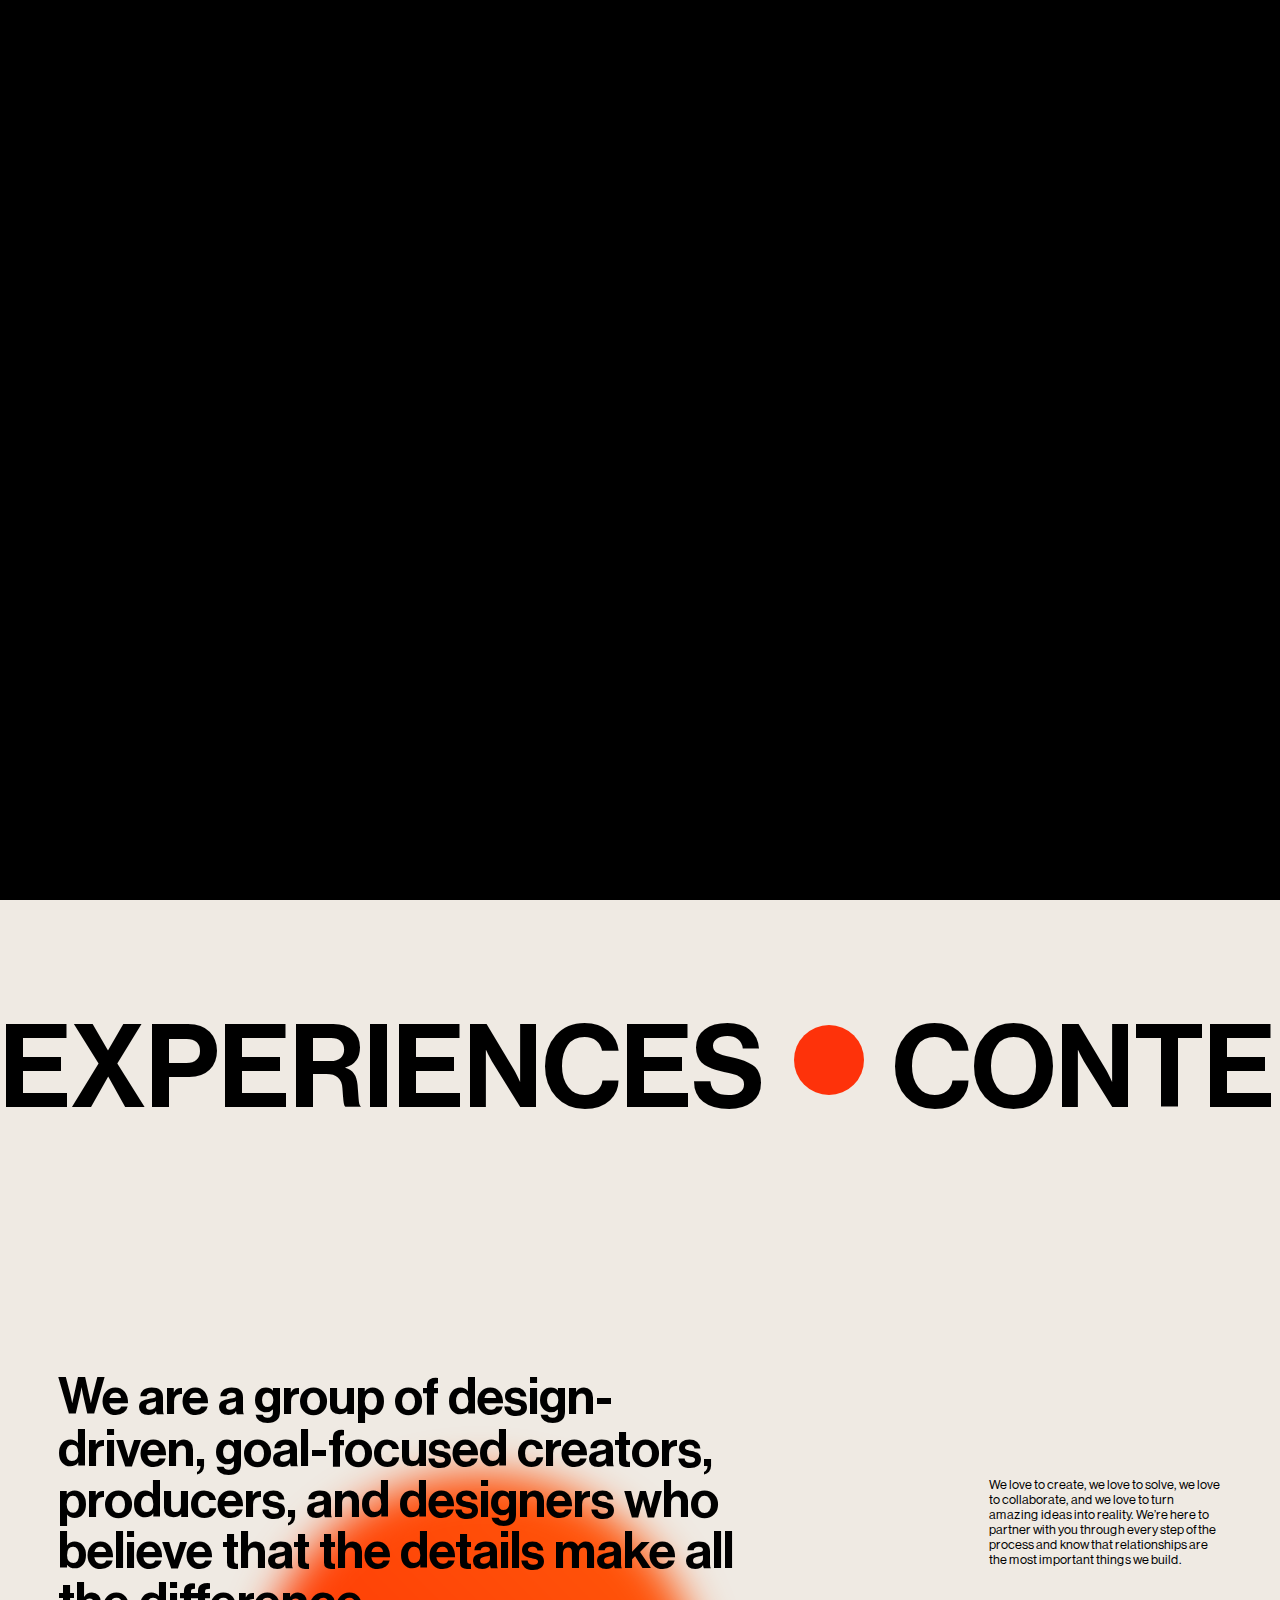
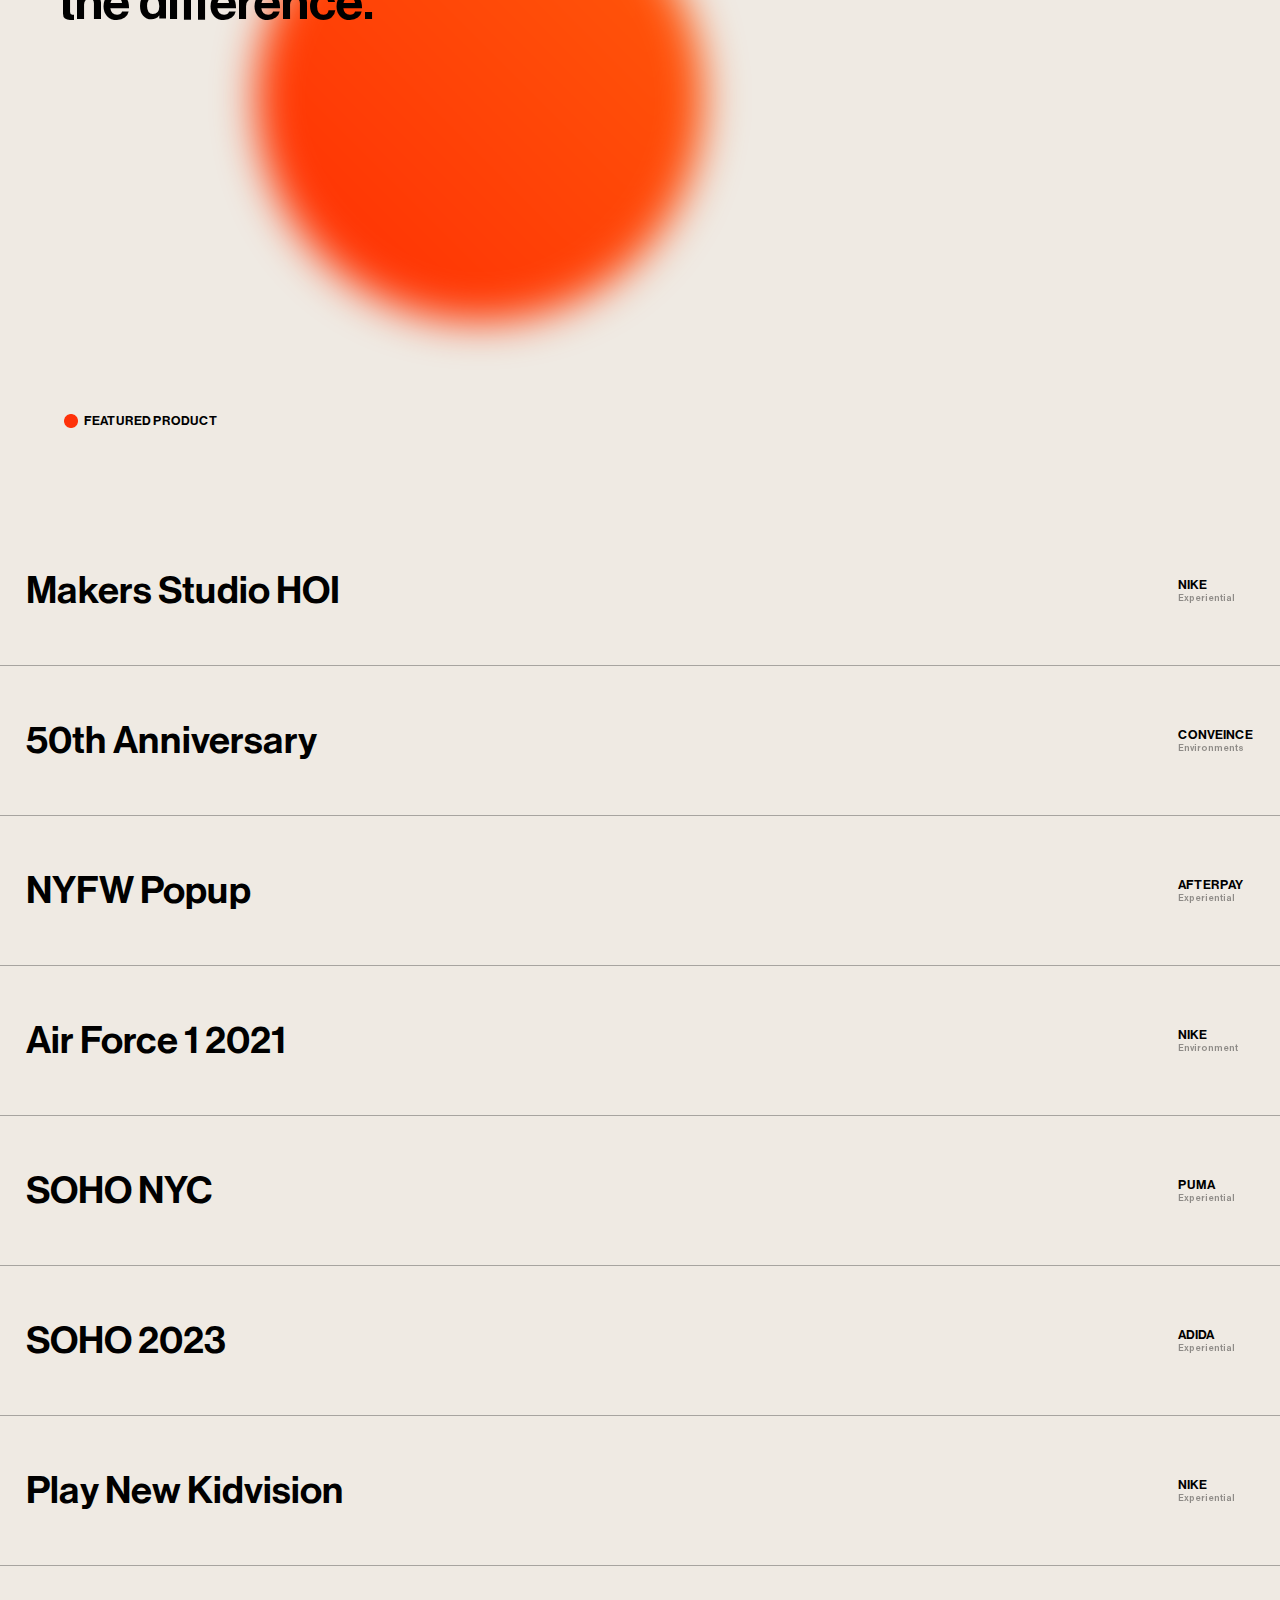
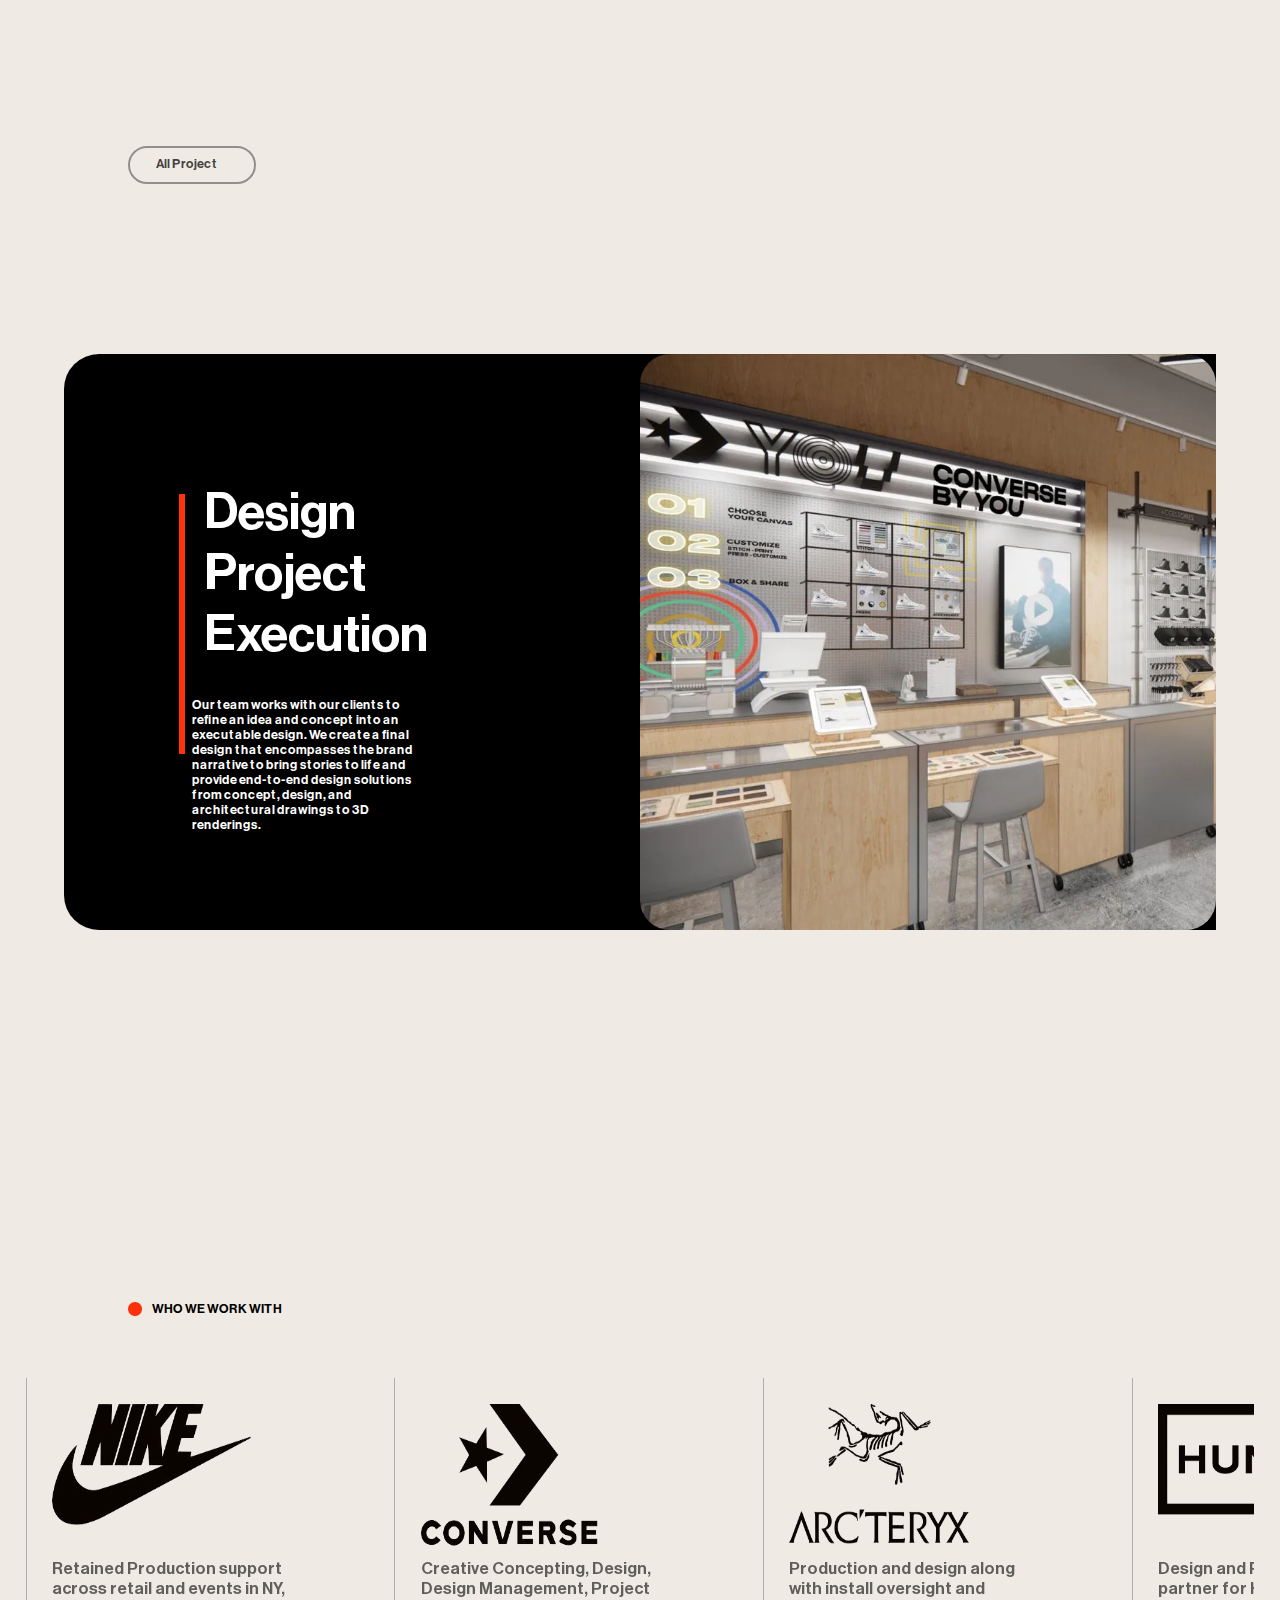
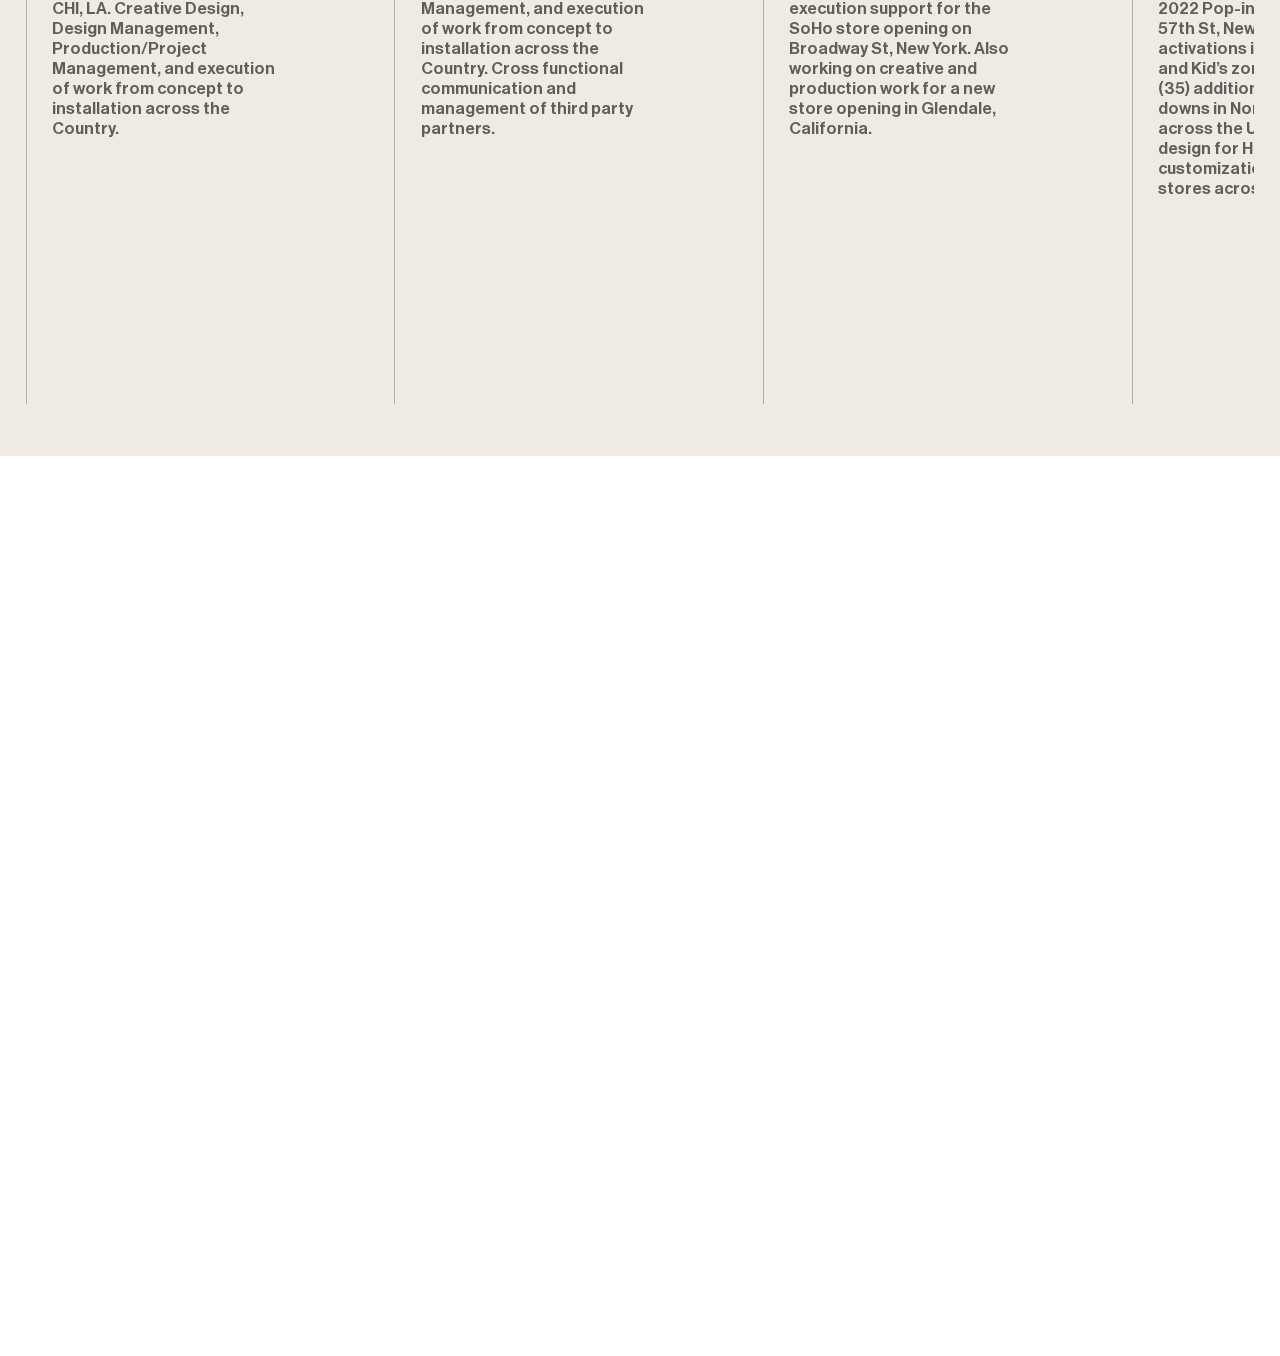
==== commit aea05f21: "fonts and images" ====
--- a/index.html
+++ b/index.html
@@ -15,15 +15,19 @@
 </head>
 
 <body>
-     <!-- <div id="loader">
+     <div id="loader">
         <h1>ENVIRONMENTS</h1>
         <h1>EXPERIENCES</h1>
         <h1>CONTENT</h1>
-    </div>  -->
-
-    <div id="fixed-image">
-
-    </div>
+    </div> 
+
+    <div id="fixed-image"></div>
+
+    
+
+
+
+
     <div id="main">
 
         <div id="page1">
@@ -222,7 +226,7 @@
                     </div>
 
 
-        <div id="page3">
+    <div id="page3">
             <div id="elem-container">
                 <div id="elem1" class="elem"
                     data-image="i2.webp">
@@ -288,7 +292,7 @@
                      </div>
                 </div>
             </div>
-        </div>
+    </div>
 
 
   <div class="all-project">
@@ -308,19 +312,22 @@
                
             </div>
         
-            <h1>Design</h1>
-            <h1>Project</h1>
-            <h1>Execution</h1>
+            <h1 id="Desi">Design</h1>
+            <h1 id="pro">Project</h1>
+            <h1 id="Exe">Execution</h1>
         </div>
 
         <div class="para-area">
-            <p>Once we have a design, our production team takes the lead in bringing it to life. We manage all stages of the project, from build specifications and technical drawings to site surveys, vendor management, and 2D & 3D production. We have an extensive network of partners to meet each unique design and project need.</p>
+            <p id="paracommando">Once we have a design, our production team takes the lead in bringing it to life. We manage all stages of the project, from build specifications and technical drawings to site surveys, vendor management, and 2D & 3D production. We have an extensive network of partners to meet each unique design and project need.</p>
         </div>
 
         
     <div class="imago-area">
-        <img src="img.webp">
-    </div>
+        <img id="img4" src="ii.webp">
+        <img id="img5" src="i2.webp">
+        <img id="img6" src="i3.webp">
+    </div>
+
     </div>
 
 
@@ -351,8 +358,7 @@
      </div>
 
 
-
-        <div id="page4">
+    <div id="page4">
             <div id="work-with">
                 <div class="push">
                 <img src="icon.png">
@@ -404,32 +410,37 @@
                
 
             </div>
-        </div>
-
-
-     
-
-
-
-        
-        <div id="page5">
-
-        
-        </div>
-
-
-
-    </div>
-
-  
+    </div>
     
-   
+
+    <div id="page5">
+
+        
+    </div>
+
+    <div id="full-scr">
+        <div id="full-div1">
+            <div class="text-area">
+                <h3>WORK</h3>
+                <h3>STUDIO</h3>
+                <h3>CONTACT</h3>
+                
+            </div>
+            
+        </div>
+    </div>
+    </div>
+
+ 
     <div id="footer">
         
         <div id="footer-div">
-            <div class="circles-area"></div>
-            
-          
+         
+            <!-- <div class="circles-area"></div> -->
+            <div class="circles-area1"></div>
+            <!-- <div class="circles-area2"></div> -->
+
+           
          
             <!-- <div class="box1"></div>
             <div class="box1"></div> -->
@@ -466,6 +477,7 @@
            
 
         </div>
+
       <div class="social-media">
         <h3>Copyright © Sundown Studio</h3>
         <h3>Brooklyn, NY</h3>
--- a/style.css
+++ b/style.css
@@ -455,13 +455,6 @@
     color: #fff;
 }
 
-
-/* .child-project #ii{
-    color: rgb(203, 203, 203);
-} */
-/* .child-project:hover{
-    background-color: black;
-} */
 .child-project{
     height: 3vw;
     width: 10vw;
@@ -532,7 +525,7 @@
     background-color: #000000;
     /* background-color: pink; */
   
-    /* overflow: hidden; */
+    overflow: hidden;
 }
 .main-content .image-area #img2{
     display: none;
@@ -547,11 +540,6 @@
     object-fit: cover;
     border-radius: 30px;
 }
-/* .main-content .image-area #img2:hover{
-    display: none;
-    transition: all ease-out 0.5s;
-} */
-
 
 
 
@@ -703,6 +691,29 @@
    display: flex;
    gap: 21vw;
 }
+.circles-area{
+    height: 50vw;
+    width: 50vw;
+    border-radius: 50px;
+    background-color:#FE3A13;
+    display: none;
+}
+
+.circles-area1{
+    height: 50vw;
+    width: 50vw;
+    border-radius: 50px;
+    background-color:#FE3A13;
+    display: none;
+}
+.circles-area2{
+    height: 50vw;
+    width: 50vw;
+    border-radius: 50px;
+    background-color:#FE3A13;
+    display: none;
+}
+
 
 #full-scr {
     height: 100vh;
@@ -712,7 +723,7 @@
     z-index: 99;
     top: -100%;
     transition: all ease 0.5s;
-}
+}    
 
 #full-div1 {
     height: 55%;
@@ -723,29 +734,23 @@
     align-items: center;
     border-bottom-left-radius: 20px;
     border-bottom-right-radius: 20px;
-}
-#full-div1 .text-area{
+}    
+/* #full-div1 .text-area{
     display: none;
     margin-top: 10vw;
     /* background-color: red; */
-   text-align: right;
-    margin-left: 38vw;
-}
-#full-div1 .text-area #work{
+   /* text-align: right; 
+    margin-left: 38vw; */
+
+/* #full-div1 .text-area #work{
     margin-top: 12vw;
-}
+}    
 #full-div1 .text-area h3{
     font-size: 16vw;
     line-height: 1
-}
-
-.circles-area{
-    height: 50vw;
-    width: 50vw;
-    border-radius: 50px;
-    background-color: orange;
-    display: none;
-}
+} */    
+
+
 
 
 @media (max-width:600px) {
@@ -759,7 +764,8 @@
     nav {
         padding: 8vw 5vw;
         background-color: #EFEAE3;
-        /* padding: 0 5vw; */
+       
+        
     }
 
     nav img {
@@ -919,7 +925,7 @@
 
 }
 
-/* #loader{
+#loader{
     height: 100%;
     width: 100%;
     background-color: #000;
@@ -949,7 +955,7 @@
 }
 #loader h1:nth-child(3){
     animation-delay: 3s;
-} */
+}
 
 @keyframes load {
     0%{
@@ -970,7 +976,7 @@
     height: 100vh;
     width: 100%;
     background-color:#EFEAE3;
-    padding: 5vw 5vw;
+    padding: 9vw 5vw;
     display: none;
 
 }
@@ -1044,6 +1050,8 @@
 .imago-area{
     height: 30vw;
     width: 34vw;
+    overflow: hidden;
+   /* overflow: hidden; */
     /* background-color: red; */
 }
 .imago-area img{
@@ -1079,23 +1087,25 @@
 
 
 
-
 @media (max-width:600px) {
     #loader h1{
         font-size: 9vw;
       
     }
-    #full-div1 .text-area{
+    #full-div1{
+
+    }
+     #full-div1 .text-area{
         display: block;
-        margin-top: 9vw;
-        /* background-color: red; */
+        margin-top: 15vw;
+         /* background-color: rgb(173, 54, 54);  */
        text-align: right;
-        margin-left: 38vw;
+        margin-left: 23vw;
     }
     #full-div1 .text-area h3{
         font-size: 16vw;
         line-height: 1
-    }
+    } 
 
     #hero-shape {
         position: absolute;
@@ -1505,7 +1515,7 @@
     
     }
 
-    ❤
+    
     
     
     .page6{
@@ -1646,14 +1656,83 @@
         opacity: .6;
     }
 
-    .circles-area{
+    /* .circles-area{
         height: 30vw;
         width: 30vw;
         border-radius: 50%;
-        background-color: orange;
+        background-color:#FE3A13;
         display: block;
         position: absolute;
-    }
+    } */
+    /* .circles-area1{
+        height: 50vw;
+        width: 50vw;
+        border-radius: 50px;
+        background-color:#FE3A13;
+        display: block;
+    } */
+    /* .circles-area {
+        background-color: #FE320A;
+        height: 70%;
+        width: 70%;
+        margin-top: 30vw;
+        border-top-left-radius: 50%;
+        border-bottom-left-radius: 50%;
+        filter: blur(10px);
+        position: absolute;
+        display: block;
+    } */
+    .circles-area1{
+        background: linear-gradient(#FE320A, #fe3f0a);
+        height: 58vw;
+        width: 58vw;
+        border-radius: 50%;
+        position: absolute;
+        animation-name: anime2;
+        animation-duration: 5s;
+        animation-timing-function: linear;
+        animation-iteration-count: infinite;
+        animation-direction: alternate;
+        filter: blur(25px);
+        display: block;
+    }
+    
+    /* .circles-area2{
+        background: linear-gradient(#FE320A, #fe3f0a);
+        height: 25vw;
+        position: absolute;
+        width: 25vw;
+        border-radius: 50%;
+        filter: blur(25px);
+        animation-name: anime1;
+        animation-duration: 5s;
+        animation-timing-function: linear;
+        animation-iteration-count: infinite;
+        animation-direction: alternate;
+        display: block;
+    } */
+    
+    @keyframes anime1 {
+        from {
+            transform: translate(55%, -3%);
+        }
+    
+        to {
+            transform: translate(0%, 10%);
+        }
+    }
+    
+    @keyframes anime2 {
+        from {
+            transform: translate(5%, -5%);
+        }
+    
+        to {
+            transform: translate(-20%, 30%);
+        }
+    }
+    
+    
     #footer {
         position: fixed;
         height: 120vh;
@@ -1733,11 +1812,12 @@
        justify-content: space-around;
        gap: 21vw;
     }
+
     .social-media{
         font-size: 3vw;
     }
     
-    #full-scr {
+     /* #full-scr {
         height: 100vh;
         width: 100%;
         background-color: #00000070;
@@ -1756,12 +1836,13 @@
         align-items: center;
         border-bottom-left-radius: 20px;
         border-bottom-right-radius: 20px;
-    }
-    #full-div1 .text-area{
+    }  */
+
+    /* #full-div1 .text-area{
         display: none;
         margin-top: 10vw;
         /* background-color: red; */
-       text-align: right;
+       /* text-align: right;
         margin-left: 38vw;
     }
     #full-div1 .text-area #work{
@@ -1770,7 +1851,8 @@
     #full-div1 .text-area h3{
         font-size: 16vw;
         line-height: 1
-    }
+    } */
+
     #page5 {
         height: 80vh;
         width: 100%;
@@ -1799,7 +1881,6 @@
         background:transparent;
         border-bottom: 1px solid rgb(109, 109, 109);
        
-       
       }
 
     
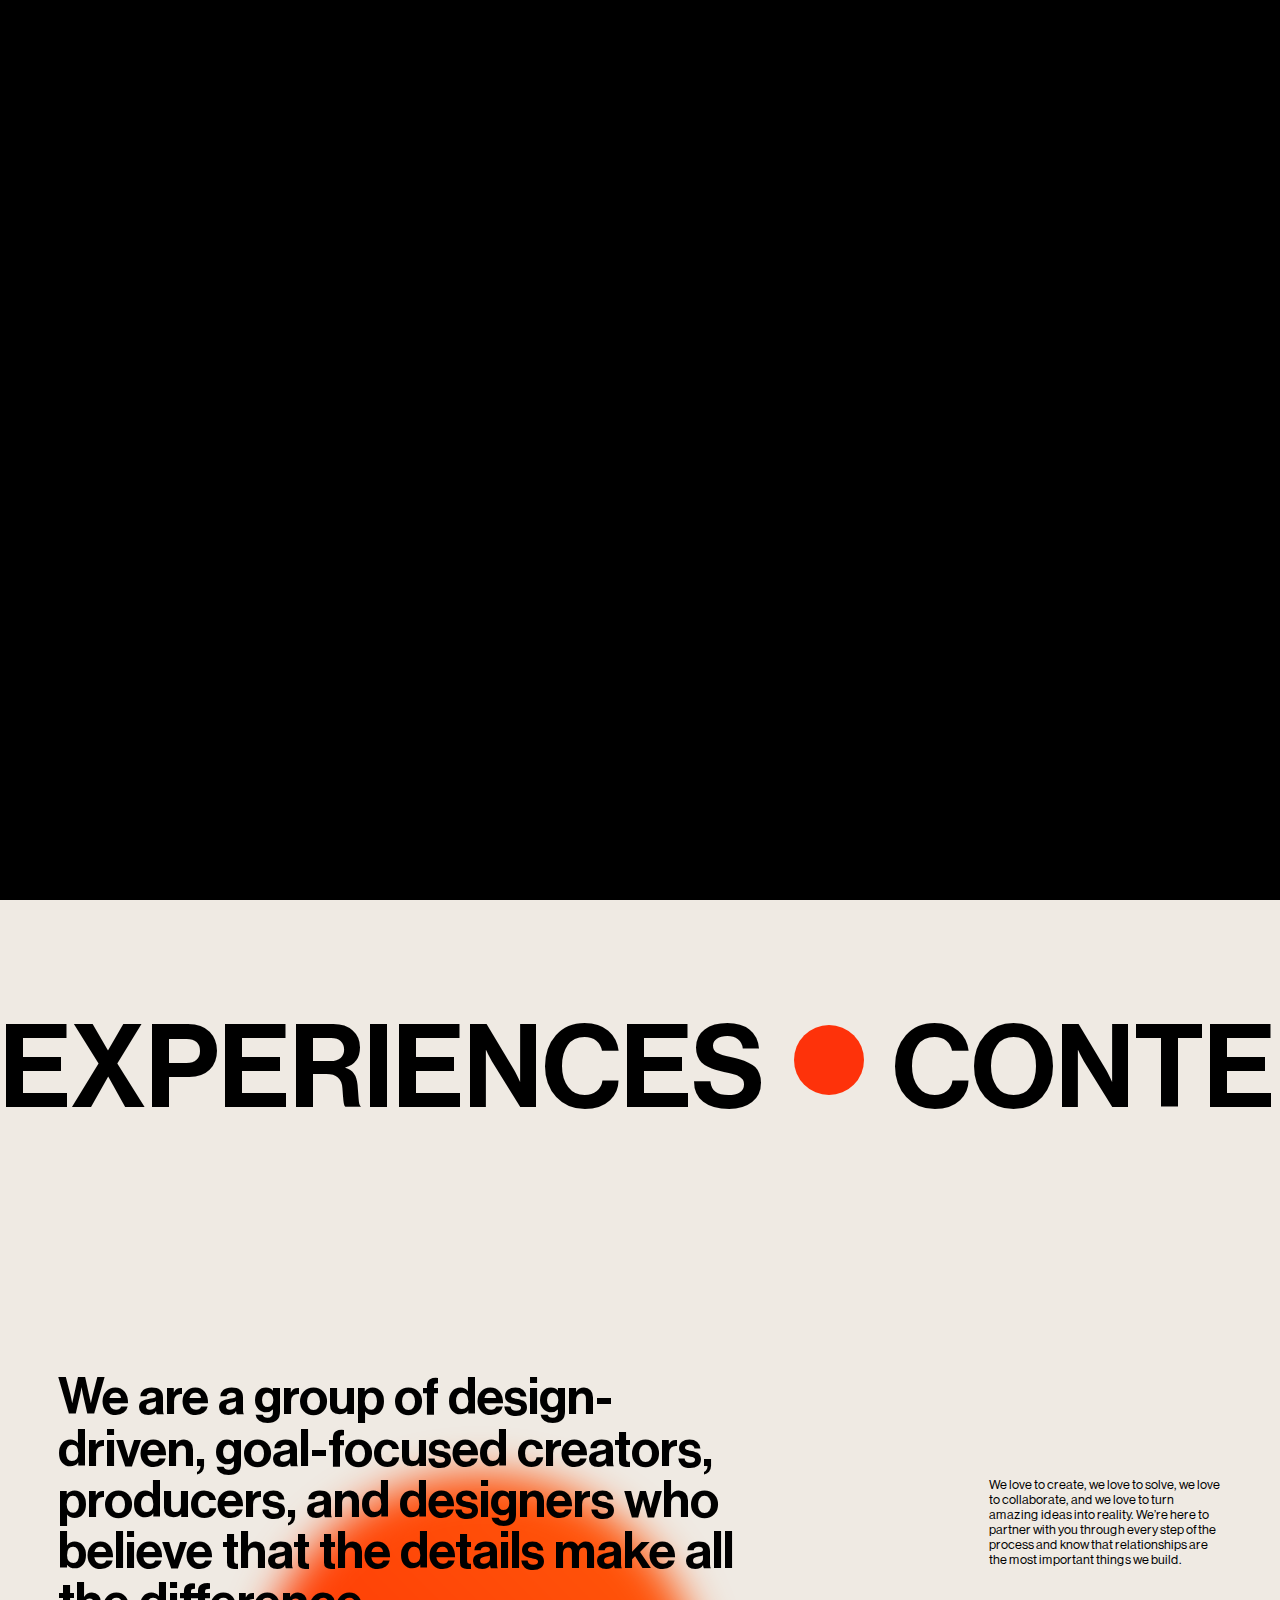
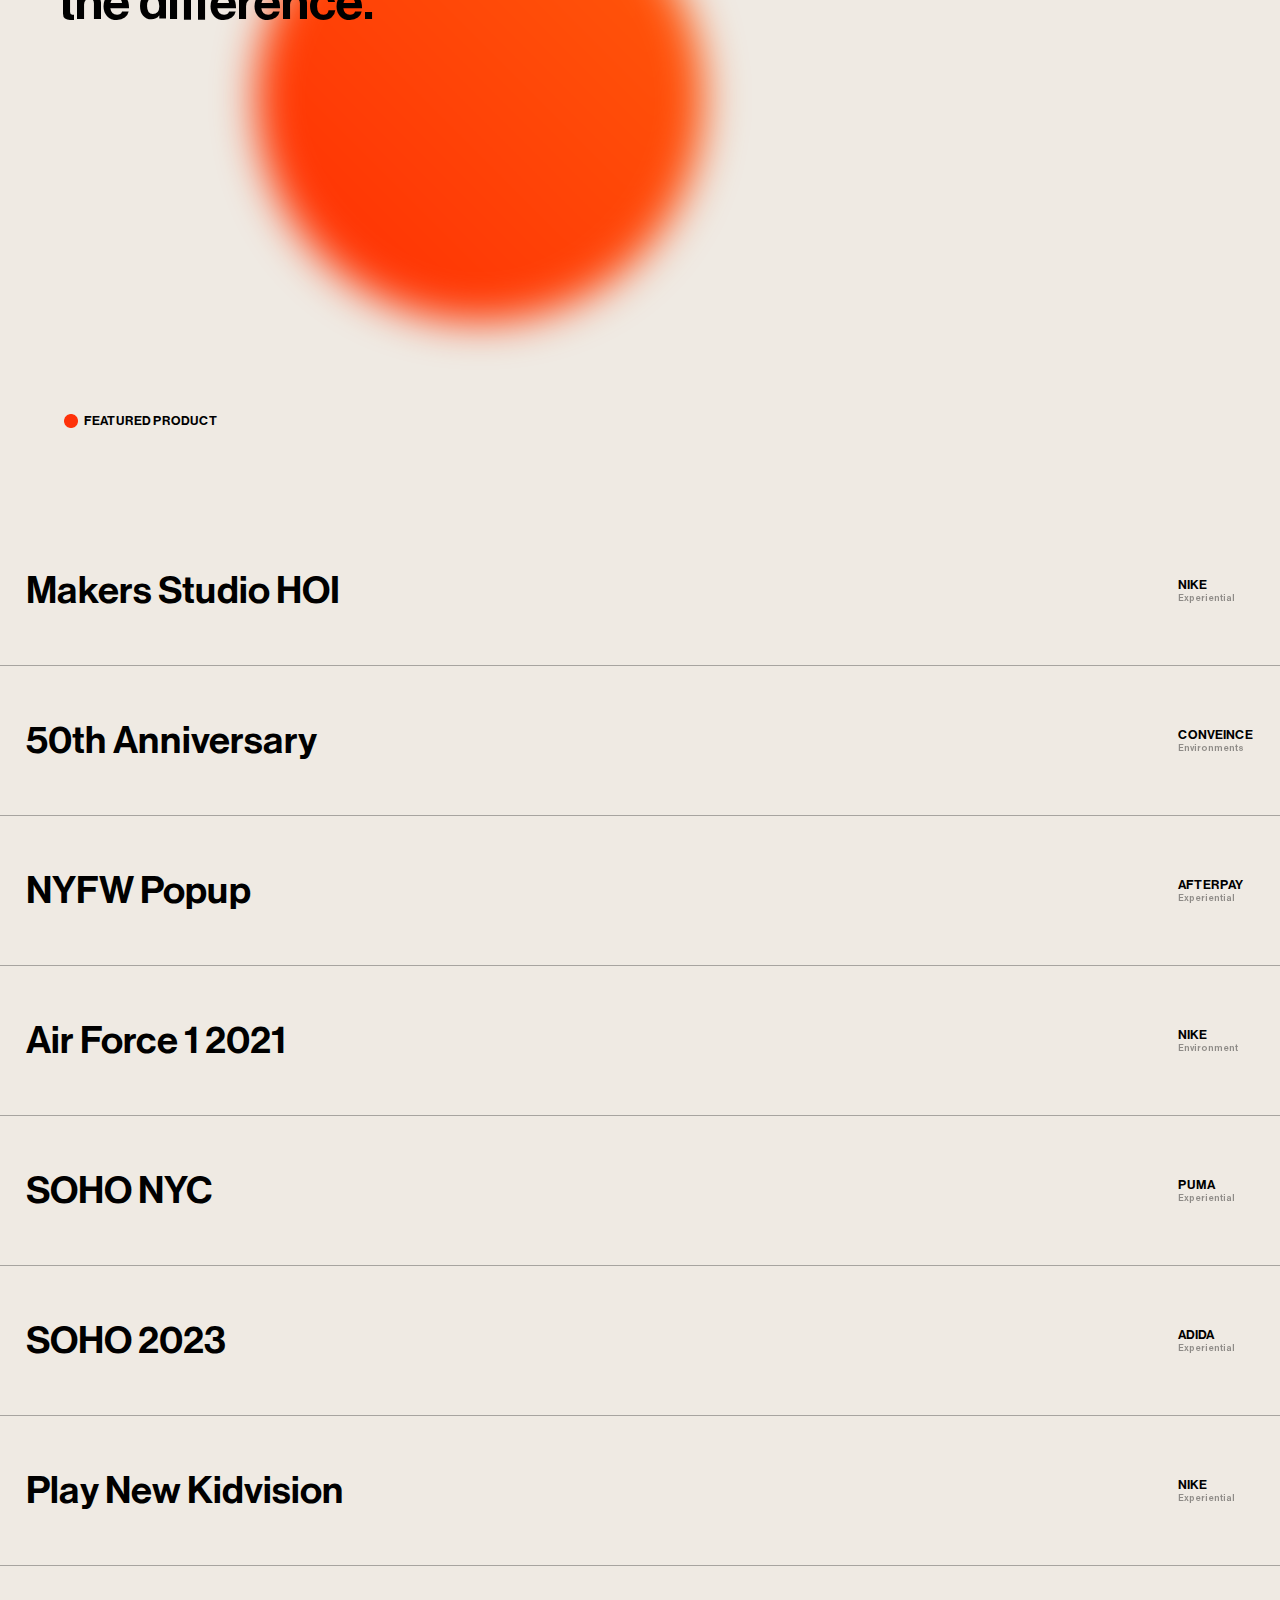
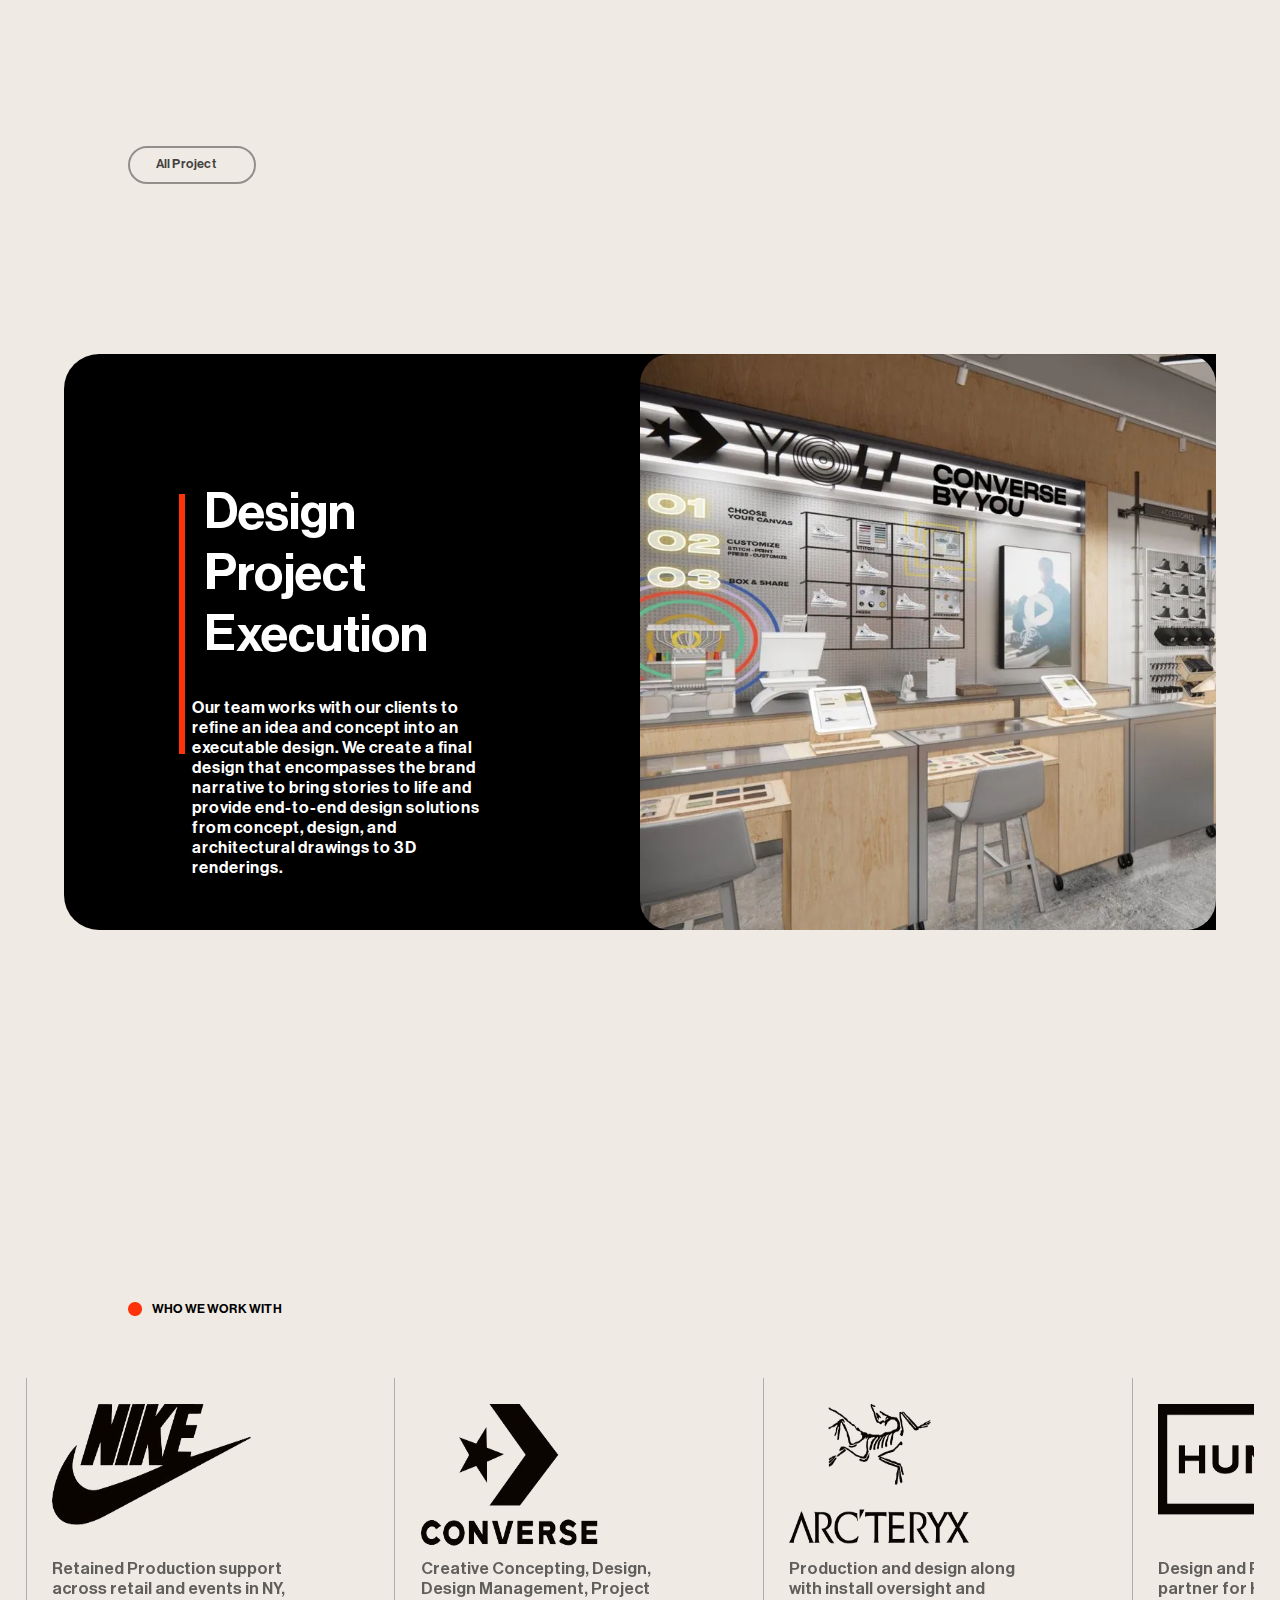
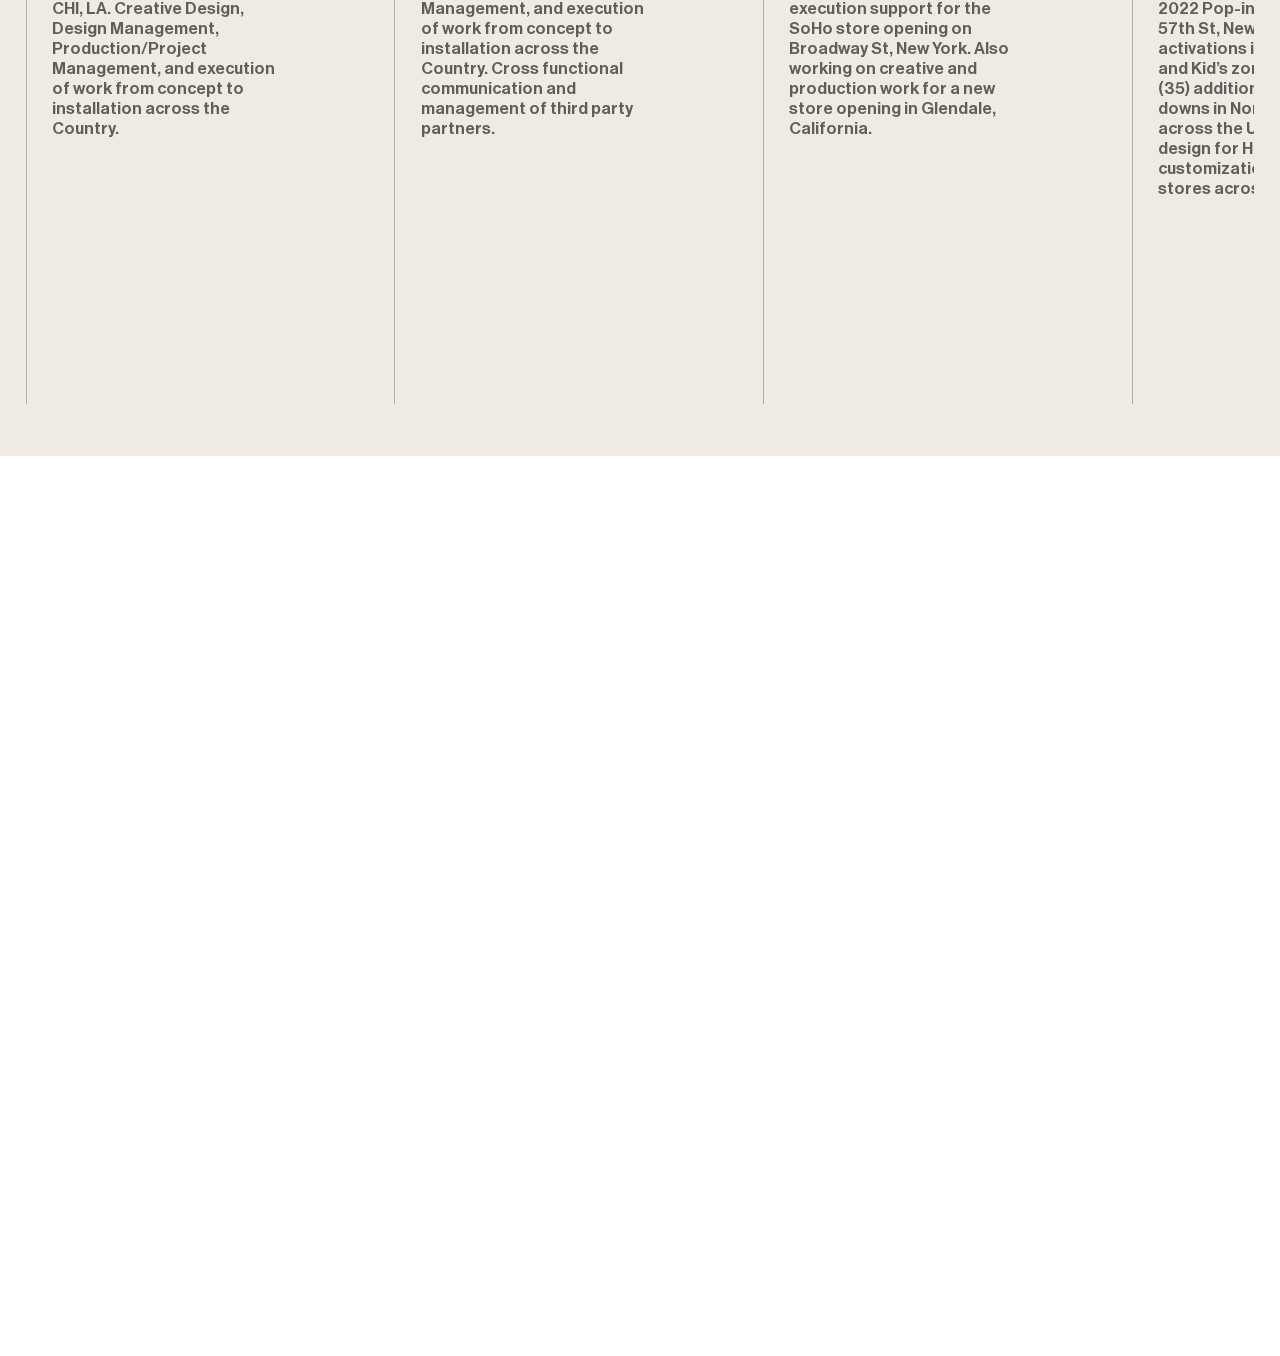
==== commit 2096ab79: "fonts and images" ====
--- a/index.html
+++ b/index.html
@@ -118,6 +118,7 @@
                 <video autoplay loop muted src="video1.mp4"></video>
                
             </div>
+            
             <div class="text-area">
                 <h1>Play New Kidvision</h1>
                 <h5 id="h5">NIKE</h5>
@@ -127,6 +128,9 @@
         </div>
         
         </div>
+
+
+
 
         <div class="delete-section">
             <div class="imgsection">
@@ -247,7 +251,7 @@
                      </div>
                 </div>
                 <div class="elem"
-                    data-image="img3.webp">
+                    data-image="i3.webp">
                     <div class="overlay"></div>
                     <h2>NYFW Popup</h2>
                     <div class="mini-text">
@@ -273,8 +277,9 @@
                      </div>
                     <h2>SOHO NYC</h2>
                 </div>
+                
                 <div class="elem"
-                    data-image="bb.webp">
+                    data-image="img.webp">
                     <div class="overlay"></div>
                     <h2>SOHO 2023</h2>
                     <div class="mini-text">
@@ -418,6 +423,7 @@
         
     </div>
 
+
     <div id="full-scr">
         <div id="full-div1">
             <div class="text-area">
@@ -429,6 +435,9 @@
             
         </div>
     </div>
+
+    
+    
     </div>
 
  
--- a/style.css
+++ b/style.css
@@ -505,9 +505,9 @@
   margin-left: 12px;
 }
 .text-area p{
-    font-size: 1vw;
+    font-size: 1.3vw;
     margin-top: 33px;
-    width: 75%;
+    width: 90%;
 }
 .v1{
     border-left: 6px solid #FE330A;
@@ -1026,7 +1026,7 @@
     width: 100%;
     background-color: black;
     padding: 14vw 14vw;
-    color: white;
+    color: rgb(255, 255, 255);
     display: none;
 }
 
@@ -1092,9 +1092,7 @@
         font-size: 9vw;
       
     }
-    #full-div1{
-
-    }
+   
      #full-div1 .text-area{
         display: block;
         margin-top: 15vw;
@@ -1289,11 +1287,11 @@
         gap: 2vw;
     }
     .featured-product img{
-        height: 8px;
-        width: 8px;
+        height: 10px;
+        width: 10px;
     }
     .featured-product h3{
-        font-size: 2vw;
+        font-size: 2.8vw;
         font-weight: 500;
     }
 
@@ -1371,7 +1369,7 @@
    
     
     .delete-section{
-        height: 60vh;
+        height: 65vh;
         width: 100%;
         /* background-color: rgb(177, 145, 251); */
         padding: 5vw 5vw;
@@ -1399,7 +1397,7 @@
         height: 19vw;
         width: 100%;
         padding: 1vw;
-        
+        margin-top: 3vw;
     /* background-color: rgb(54, 144, 235); */
     }
     
@@ -1521,7 +1519,7 @@
     .page6{
         height: 100vh;
         width: 100%;
-        background-color: hsl(276, 100%, 50%);
+        /* background-color: hsl(276, 100%, 50%); */
         justify-content: center;   
         display: flex;    
     }
@@ -1530,7 +1528,7 @@
         width: 100%;
         background-color: #EFEAE3;
         padding: 4vw 4vw;
-        color: white;
+        color: rgb(255, 255, 255);
         display: block;
     }
     
@@ -1558,7 +1556,7 @@
         width: 93vw;
         margin-top: 1vw;
        
-        /* background-color: rgb(37, 8, 165); */
+        /* background-color: rgb(99, 70, 230); */
         border-radius: 23px;
     }
     .imago-area img{
@@ -1577,7 +1575,7 @@
     .para-area{
         height: 20vh;
         width: 100%;
-        /* background-color: rgb(120, 0, 20); */
+        /* background-color: rgb(241, 0, 40); */
         padding: 6vw 9vw;
     }
     .para-area P{
@@ -1883,9 +1881,11 @@
        
       }
 
+
     
 
   
+      
     
 
 }